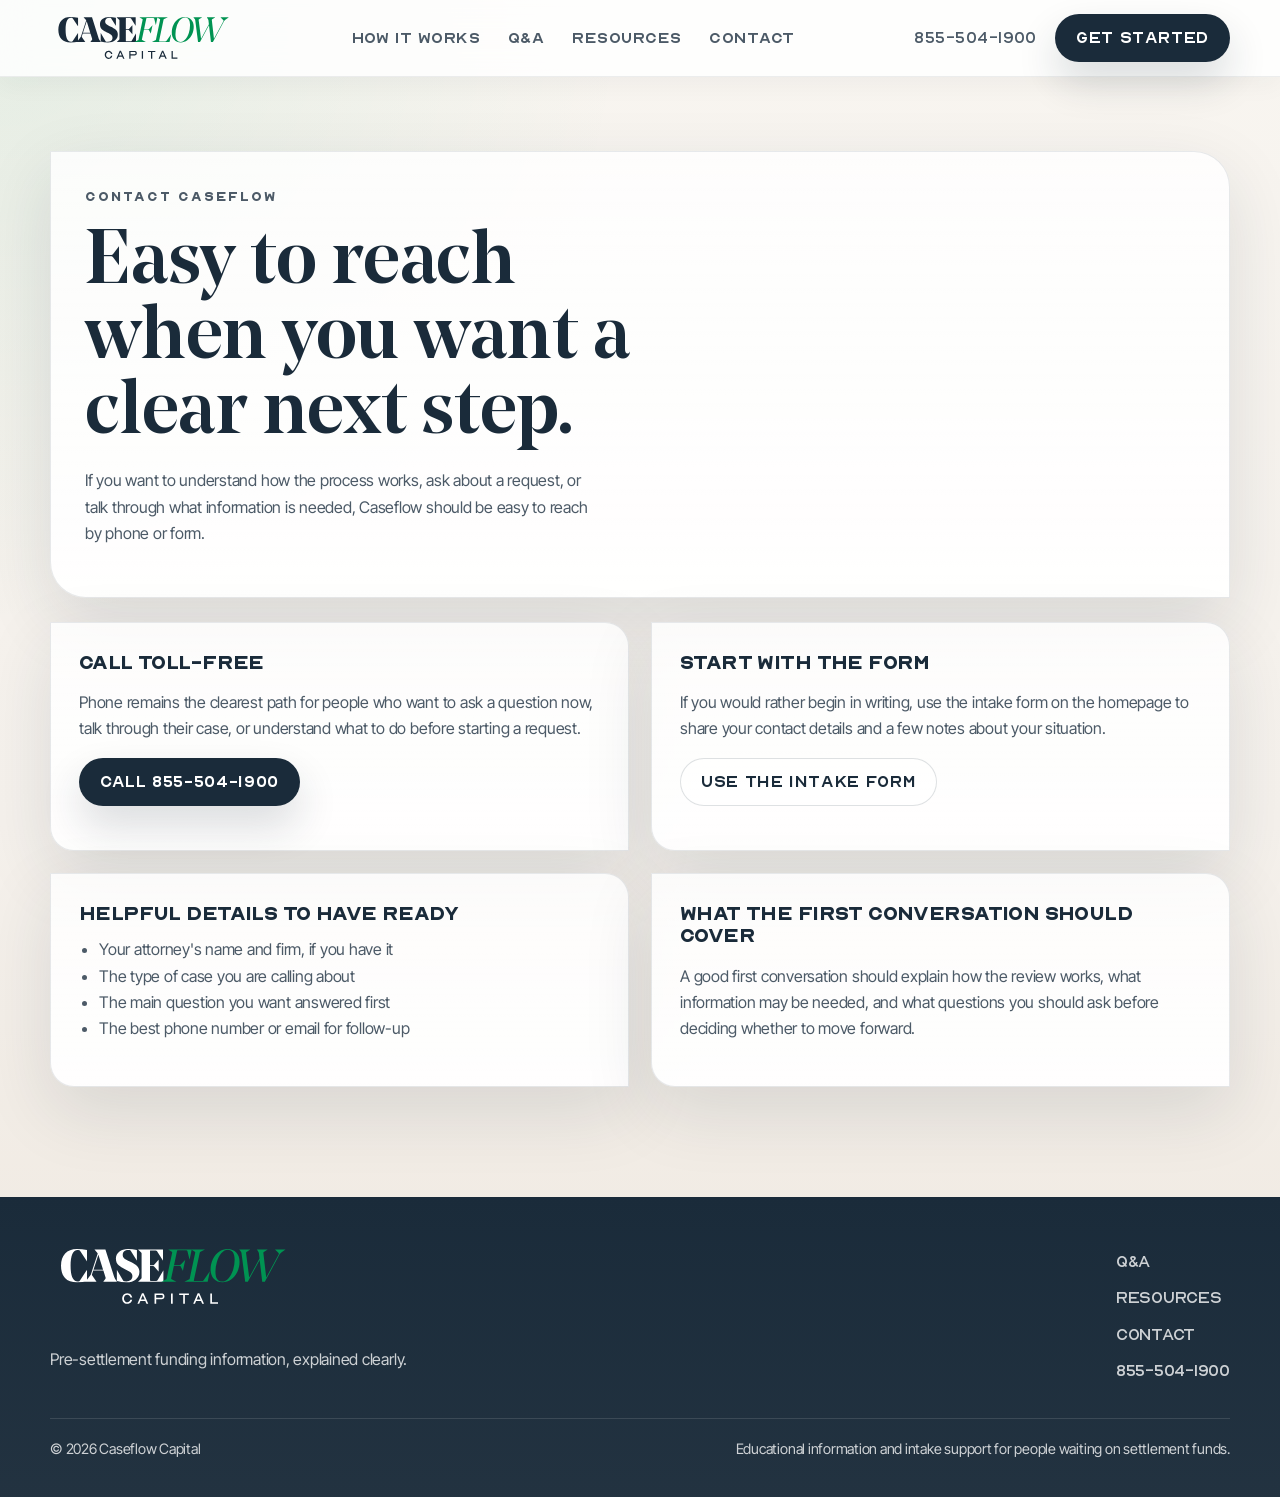
==== pages/contact/index.html @ e314e11e "Add files via upload" ====
<!doctype html>
<html lang="en">
  <head>
    <meta charset="utf-8">
    <meta name="viewport" content="width=device-width, initial-scale=1">
    <title>Caseflow Capital | Contact</title>
    <meta
      name="description"
      content="Contact Caseflow to ask about pre-settlement funding, the review process, or the next step for your case."
    >
    <script>
      document.documentElement.classList.add("js");
    </script>
    <link rel="stylesheet" href="../../assets/css/style.css">
  </head>
  <body>
    <div class="site-shell">
      <header class="site-header">
        <div class="container header-inner">
          <a class="brand" href="../../index.html" aria-label="Caseflow Capital home">
            <img src="../../assets/img/brand/logo-primary.svg" alt="Caseflow Capital">
          </a>
          <button class="menu-toggle" type="button" aria-expanded="false" aria-controls="site-nav">
            <span></span>
            <span></span>
            <span></span>
            <span class="sr-only">Toggle navigation</span>
          </button>
          <nav class="site-nav" id="site-nav" aria-label="Primary">
            <a href="../../index.html#how-it-works">How it works</a>
            <a href="../faq/index.html">Q&amp;A</a>
            <a href="../resources/index.html">Resources</a>
            <a href="index.html">Contact</a>
          </nav>
          <div class="header-actions">
            <a class="header-phone" href="tel:8555041900">855-504-1900</a>
            <a class="button button-primary" href="../../index.html#intake">Get started</a>
          </div>
        </div>
      </header>

      <main class="page-hero">
        <div class="container">
          <section class="page-shell" data-animate="fade-up">
            <p class="eyebrow">Contact Caseflow</p>
            <h1>Easy to reach when you want a clear next step.</h1>
            <p>
              If you want to understand how the process works, ask about a request, or talk through what information is
              needed, Caseflow should be easy to reach by phone or form.
            </p>
          </section>

          <section class="page-grid">
            <article class="page-card" data-animate="fade-up">
              <h3>Call toll-free</h3>
              <p>
                Phone remains the clearest path for people who want to ask a question now, talk through their case, or
                understand what to do before starting a request.
              </p>
              <p><a class="button button-primary" href="tel:8555041900">Call 855-504-1900</a></p>
            </article>
            <article class="page-card" data-animate="fade-up">
              <h3>Start with the form</h3>
              <p>
                If you would rather begin in writing, use the intake form on the homepage to share your contact details
                and a few notes about your situation.
              </p>
              <p><a class="button button-secondary" href="../../index.html#intake">Use the intake form</a></p>
            </article>
            <article class="page-card" data-animate="fade-up">
              <h3>Helpful details to have ready</h3>
              <ul>
                <li>Your attorney's name and firm, if you have it</li>
                <li>The type of case you are calling about</li>
                <li>The main question you want answered first</li>
                <li>The best phone number or email for follow-up</li>
              </ul>
            </article>
            <article class="page-card" data-animate="fade-up">
              <h3>What the first conversation should cover</h3>
              <p>
                A good first conversation should explain how the review works, what information may be needed, and what
                questions you should ask before deciding whether to move forward.
              </p>
            </article>
          </section>
        </div>
      </main>

      <footer class="site-footer">
        <div class="container footer-grid">
          <div>
            <a class="footer-brand" href="../../index.html">
              <img src="../../assets/img/brand/logo-on-dark.svg" alt="Caseflow Capital">
            </a>
            <p>Pre-settlement funding information, explained clearly.</p>
          </div>
          <div class="footer-links">
            <a href="../faq/index.html">Q&amp;A</a>
            <a href="../resources/index.html">Resources</a>
            <a href="index.html">Contact</a>
            <a href="tel:8555041900">855-504-1900</a>
          </div>
        </div>
        <div class="container footer-meta">
          <span>&copy; <span id="year"></span> Caseflow Capital</span>
          <span>Educational information and intake support for people waiting on settlement funds.</span>
        </div>
      </footer>
    </div>
    <script src="../../assets/js/app.js"></script>
  </body>
</html>
---- assets/css/style.css ----
:root {
  --bg: #f5f1ec;
  --bg-soft: #ece6dd;
  --surface: rgba(255, 255, 255, 0.78);
  --surface-strong: #fffdfa;
  --text: #1A2B3A;
  --text-soft: #4c5a67;
  --line: rgba(26, 43, 58, 0.12);
  --line-strong: rgba(26, 43, 58, 0.2);
  --navy: #1A2B3A;
  --navy-deep: #1A2B3A;
  --green: #009352;
  --green-soft: #ddf3e9;
  --cream: #fbf8f3;
  --shadow: 0 24px 70px rgba(26, 43, 58, 0.12);
  --shadow-strong: 0 34px 90px rgba(26, 43, 58, 0.2);
  --radius-sm: 16px;
  --radius-md: 24px;
  --radius-lg: 36px;
  --cut-radius-sm: 0 var(--radius-sm) 0 var(--radius-sm);
  --cut-radius-md: 0 var(--radius-md) 0 var(--radius-md);
  --cut-radius-lg: 0 var(--radius-lg) 0 var(--radius-lg);
  --cut-radius-pill: 0 999px 0 999px;
  --container: min(1180px, calc(100vw - 40px));
  --transition: 220ms ease;
  --grid-light: url("data:image/svg+xml,%3Csvg xmlns='http://www.w3.org/2000/svg' width='120' height='120' viewBox='0 0 120 120'%3E%3Cg fill='none' stroke='%231A2B3A' stroke-opacity='.04' stroke-width='1'%3E%3Cpath d='M0 .5H120M0 30.5H120M0 60.5H120M0 90.5H120M.5 0V120M30.5 0V120M60.5 0V120M90.5 0V120'/%3E%3C/g%3E%3C/svg%3E");
  --grid-dark: url("data:image/svg+xml,%3Csvg xmlns='http://www.w3.org/2000/svg' width='120' height='120' viewBox='0 0 120 120'%3E%3Cg fill='none' stroke='white' stroke-opacity='.08' stroke-width='1'%3E%3Cpath d='M0 .5H120M0 30.5H120M0 60.5H120M0 90.5H120M.5 0V120M30.5 0V120M60.5 0V120M90.5 0V120'/%3E%3C/g%3E%3C/svg%3E");
  --chevron-mark: url("../img/brand/chevron-mark.svg");
}

@font-face {
  font-family: "Noe Display";
  src: url("../fonts/noe-display-medium.ttf") format("truetype");
  font-weight: 500;
  font-style: normal;
  font-display: swap;
}

@font-face {
  font-family: "Noe Display";
  src: url("../fonts/noe-display-bold.ttf") format("truetype");
  font-weight: 700;
  font-style: normal;
  font-display: swap;
}

@font-face {
  font-family: "Noe Display";
  src: url("../fonts/noe-display-regular-italic.ttf") format("truetype");
  font-weight: 400;
  font-style: italic;
  font-display: swap;
}

@font-face {
  font-family: "Nord";
  src: url("../fonts/nord-book.woff2") format("woff2");
  font-weight: 350;
  font-style: normal;
  font-display: swap;
}

@font-face {
  font-family: "Nord";
  src: url("../fonts/nord-regular.woff2") format("woff2");
  font-weight: 400;
  font-style: normal;
  font-display: swap;
}

@font-face {
  font-family: "Nord";
  src: url("../fonts/nord-medium.woff2") format("woff2");
  font-weight: 500;
  font-style: normal;
  font-display: swap;
}

@font-face {
  font-family: "Nord";
  src: url("../fonts/nord-bold.woff2") format("woff2");
  font-weight: 700;
  font-style: normal;
  font-display: swap;
}

@font-face {
  font-family: "Inter Tight";
  src: url("../fonts/inter-tight-400.ttf") format("truetype");
  font-weight: 400;
  font-style: normal;
  font-display: swap;
}

@font-face {
  font-family: "Inter Tight";
  src: url("../fonts/inter-tight-500.ttf") format("truetype");
  font-weight: 500;
  font-style: normal;
  font-display: swap;
}

@font-face {
  font-family: "Inter Tight";
  src: url("../fonts/inter-tight-600.ttf") format("truetype");
  font-weight: 600;
  font-style: normal;
  font-display: swap;
}

@font-face {
  font-family: "Inter Tight";
  src: url("../fonts/inter-tight-700.ttf") format("truetype");
  font-weight: 700;
  font-style: normal;
  font-display: swap;
}

* {
  box-sizing: border-box;
}

html {
  scroll-behavior: smooth;
}

body {
  margin: 0;
  background:
    radial-gradient(circle at top left, rgba(0, 147, 82, 0.08), transparent 32%),
    linear-gradient(180deg, #f8f5f0 0%, #f5f1ec 55%, #eee7de 100%);
  color: var(--text);
  font-family: "Inter Tight", "Helvetica Neue", sans-serif;
  line-height: 1.65;
  letter-spacing: -0.015em;
}

img {
  display: block;
  max-width: 100%;
}

a {
  color: inherit;
  text-decoration: none;
}

button,
input,
select,
textarea {
  font: inherit;
}

.sr-only {
  position: absolute;
  width: 1px;
  height: 1px;
  padding: 0;
  margin: -1px;
  overflow: hidden;
  clip: rect(0, 0, 0, 0);
  white-space: nowrap;
  border: 0;
}

.container {
  width: var(--container);
  margin: 0 auto;
}

.site-shell {
  min-height: 100vh;
}

.site-header {
  position: sticky;
  top: 0;
  z-index: 20;
  -webkit-backdrop-filter: blur(16px);
  backdrop-filter: blur(16px);
  background: rgba(255, 255, 255, 0.84);
  border-bottom: 1px solid rgba(26, 43, 58, 0.08);
  box-shadow: 0 8px 24px rgba(26, 43, 58, 0.04);
}

.header-inner {
  display: grid;
  grid-template-columns: auto 1fr auto;
  align-items: center;
  gap: 28px;
  min-height: 76px;
}

.brand {
  width: min(182px, 36vw);
}

.brand img {
  width: 100%;
}

.site-nav {
  display: flex;
  justify-content: center;
  gap: 28px;
  font-family: "Nord", "Helvetica Neue", sans-serif;
  font-size: 0.95rem;
  font-weight: 500;
  letter-spacing: 0.03em;
  color: var(--text-soft);
}

.site-nav a,
.header-phone,
.footer-links a {
  position: relative;
  transition: color var(--transition);
}

.site-nav a::after,
.header-phone::after,
.footer-links a::after {
  content: "";
  position: absolute;
  left: 0;
  bottom: -4px;
  width: 100%;
  height: 1px;
  background: currentColor;
  transform: scaleX(0);
  transform-origin: left;
  transition: transform var(--transition);
}

.site-nav a:hover,
.header-phone:hover,
.footer-links a:hover {
  color: var(--navy);
}

.site-nav a:hover::after,
.header-phone:hover::after,
.footer-links a:hover::after {
  transform: scaleX(1);
}

.header-actions {
  display: flex;
  align-items: center;
  gap: 18px;
}

.header-phone {
  color: var(--text-soft);
  font-family: "Nord", "Helvetica Neue", sans-serif;
  letter-spacing: 0.03em;
}

.button {
  display: inline-flex;
  align-items: center;
  justify-content: center;
  gap: 10px;
  min-height: 48px;
  padding: 0 20px;
  border-radius: 999px;
  border: 1px solid transparent;
  font-family: "Nord", "Helvetica Neue", sans-serif;
  font-weight: 500;
  letter-spacing: 0.04em;
  text-transform: uppercase;
  transition:
    transform var(--transition),
    box-shadow var(--transition),
    border-color var(--transition),
    background-color var(--transition),
    color var(--transition);
}

.button:hover {
  transform: translateY(-1px);
}

.button-primary {
  background: var(--navy);
  color: #fff;
  box-shadow: 0 20px 40px rgba(26, 43, 58, 0.16);
}

.button-primary:hover {
  background: var(--navy-deep);
  box-shadow: 0 24px 50px rgba(26, 43, 58, 0.22);
}

.button-secondary {
  background: rgba(255, 255, 255, 0.5);
  color: var(--navy);
  border-color: rgba(26, 43, 58, 0.14);
}

.button-secondary:hover {
  background: rgba(255, 255, 255, 0.92);
  border-color: rgba(26, 43, 58, 0.22);
}

.button-on-dark {
  background: rgba(255, 255, 255, 0.94);
  color: var(--navy);
  border-color: rgba(255, 255, 255, 0.2);
  box-shadow: 0 18px 42px rgba(0, 0, 0, 0.2);
}

.button-on-dark:hover {
  background: #fff;
  border-color: rgba(255, 255, 255, 0.36);
  box-shadow: 0 22px 52px rgba(0, 0, 0, 0.26);
}

.button-block {
  width: 100%;
}

.hero {
  position: relative;
  overflow: clip;
  padding: 42px 0 64px;
}

.hero-backdrop {
  position: absolute;
  inset: 0;
  background:
    radial-gradient(circle at 10% 12%, rgba(255, 255, 255, 0.72), transparent 30%),
    radial-gradient(circle at 82% 18%, rgba(0, 147, 82, 0.2), transparent 24%),
    linear-gradient(180deg, rgba(255, 255, 255, 0.6), transparent 55%);
  pointer-events: none;
}

.hero-dot-canvas {
  position: absolute;
  inset: 0;
  width: 100%;
  height: 100%;
  display: block;
  pointer-events: none;
  opacity: 0;
  transition: opacity 900ms ease;
}

.hero-dot-canvas.is-ready {
  opacity: 1;
}

/* When the canvas successfully activates, suppress the CSS fallback dot grid. */
.hero-backdrop.has-canvas-dots::before,
.hero-backdrop.has-canvas-dots::after {
  display: none;
}

.hero-backdrop::before {
  content: "";
  position: absolute;
  inset: 10% -4% -8%;
  background-image: radial-gradient(circle, rgba(26, 43, 58, 0.1) 1.05px, transparent 1.75px);
  background-size: 22px 22px;
  background-position: 0 0;
  opacity: 0.5;
}

.hero-backdrop::after {
  content: "";
  position: absolute;
  inset: 6% -8% -12%;
  background-image: radial-gradient(circle, rgba(0, 147, 82, 0.2) 1px, transparent 1.7px);
  background-size: 23px 23px;
  background-position: 10px 4px;
  opacity: 0.28;
  transform-origin: center;
  animation: hero-dot-wave 18s ease-in-out infinite alternate;
}

@supports ((mask-image: radial-gradient(white, transparent)) or (-webkit-mask-image: radial-gradient(white, transparent))) {
  .hero-backdrop::after {
    -webkit-mask-image:
      linear-gradient(180deg, transparent 0%, black 16%, black 84%, transparent 100%),
      repeating-radial-gradient(
        ellipse 145% 92% at 50% 54%,
        transparent 0 6.5%,
        black 7.2% 8.1%,
        transparent 9% 13.8%
      );
    -webkit-mask-size: auto, 100% 100%;
    -webkit-mask-position: center, center;
    -webkit-mask-repeat: no-repeat, no-repeat;
    mask-image:
      linear-gradient(180deg, transparent 0%, black 16%, black 84%, transparent 100%),
      repeating-radial-gradient(
        ellipse 145% 92% at 50% 54%,
        transparent 0 6.5%,
        black 7.2% 8.1%,
        transparent 9% 13.8%
      );
    mask-size: auto, 100% 100%;
    mask-position: center, center;
    mask-repeat: no-repeat, no-repeat;
  }
}

@keyframes hero-dot-wave {
  0% {
    transform: translate3d(-1.5%, 0.8%, 0) scale(1.01, 0.98);
    opacity: 0.22;
  }
  50% {
    transform: translate3d(1.2%, -1.2%, 0) scale(1.045, 1.015);
    opacity: 0.32;
  }
  100% {
    transform: translate3d(-0.8%, 1.4%, 0) scale(1.015, 1.03);
    opacity: 0.24;
  }
}

@keyframes values-marquee-scroll {
  0% {
    transform: translate3d(0, 0, 0);
  }
  100% {
    transform: translate3d(-50%, 0, 0);
  }
}

.hero-grid {
  position: relative;
  display: grid;
  grid-template-columns: minmax(0, 1fr) auto;
  gap: clamp(32px, 6vw, 88px);
  align-items: center;
}

/* ----- Hero chevron mark ----- */
.hero-mark {
  position: relative;
  z-index: 1;
  justify-self: end;
  align-self: center;
  /* Scaled up 10% from the original 260/26vw/390 clamp so the mark sits
     with more presence next to the headline. */
  width: clamp(286px, 28.6vw, 429px);
  /* Nudge the whole mark up so its optical centre lines up with the
     headline block — the tall diagonal silhouette reads centred about
     60% down, so a small negative margin rebalances it against the
     left-column copy. Clamped so the shift scales with the mark itself. */
  margin-top: clamp(-44px, -3.2vw, -20px);
  pointer-events: none;
  /* Chevron aspect-ratio is 18.09 × 33.12 ≈ 0.5462; match it so the
     absolutely-positioned canvas sibling overlays the SVG pixel-perfectly
     even before the SVG's intrinsic height resolves. */
  aspect-ratio: 18.09 / 33.12;
}

.hero-chevron {
  display: block;
  width: 100%;
  height: auto;
  overflow: visible;
  filter: drop-shadow(0 28px 44px rgba(26, 43, 58, 0.17))
          drop-shadow(0 2px 4px rgba(26, 43, 58, 0.08));
}

/* WebGL liquid — three per-chevron canvases stacked over the SVG mark.
   Each canvas is full hero-mark size and masked via CSS mask-image to ONE
   polygon, so it can be translated independently with cursor parallax
   without dragging the others. All three render the same domain-warped
   fBm shader with shared time+cursor uniforms, so the fluid appears to
   flow continuously across the three windows. When any of them init the
   .has-gl-liquid class goes on .hero-mark and the SVG bars + legacy
   liquid are hidden so nothing pokes through the canvas mask edges. If
   WebGL init fails the canvases are removed and the SVG fallback shows
   through. */
.hero-chevron .hcg-legacy-liquid { pointer-events: none; }

.hero-mark.has-gl-liquid .hcg-legacy-liquid { display: none; }

/* When WebGL is live the SVG bars themselves are hidden — otherwise their
   solid gradient fills peek out along the canvas mask edges (sub-pixel
   rounding differs between canvas bitmap masking and SVG vector
   rasterisation). The canvas stack carries the full silhouette plus its
   own drop-shadow, so nothing is lost visually. */
.hero-mark.has-gl-liquid .hcg-bars { visibility: hidden; }

/* Stack wrapper — opacity transition only, no shadow. Shadows live on
   the individual canvases so each chevron casts its OWN elevation
   shadow, which (a) reads more physical than a single giant shadow and
   (b) lets shadows fall naturally between bars for depth. */
.hero-mark .hcg-liquid-gl-stack {
  position: absolute;
  inset: 0;
  pointer-events: none;
  opacity: 0;
  transition: opacity 1200ms cubic-bezier(0.22, 1, 0.36, 1) 520ms;
}

.hero-mark.is-revealed .hcg-liquid-gl-stack { opacity: 1; }

/* Film-grain overlay — replaces the per-pixel grain hash that used to
   run inside the WebGL shader on every frame. SVG <feTurbulence>
   rasterises once at page load, then the browser composites it as a
   single GPU-cached layer with `mix-blend-mode: overlay`. Total
   ongoing cost is essentially zero versus the previous per-pixel
   noise computation across ~3.75M pixels every frame.

   The same three-polygon mask used by the canvases keeps the grain
   confined to the chevron shapes so it doesn't bleed across the page
   gutter. Only shown when GL is active so the SVG fallback path
   (which has its own grain group) doesn't double up. */
.hero-mark.has-gl-liquid .hcg-liquid-gl-stack::after {
  content: "";
  position: absolute;
  inset: 0;
  pointer-events: none;
  background-image: url("data:image/svg+xml;utf8,<svg xmlns='http://www.w3.org/2000/svg' width='220' height='220'><filter id='n'><feTurbulence type='fractalNoise' baseFrequency='0.9' numOctaves='2' stitchTiles='stitch'/><feColorMatrix type='matrix' values='0 0 0 0 0.5  0 0 0 0 0.5  0 0 0 0 0.5  0 0 0 0.55 0'/></filter><rect width='100%' height='100%' filter='url(%23n)'/></svg>");
  background-size: 220px 220px;
  background-repeat: repeat;
  mix-blend-mode: overlay;
  opacity: 0.55;
  -webkit-mask-image: url("data:image/svg+xml;utf8,<svg xmlns='http://www.w3.org/2000/svg' viewBox='0 0 18.09 33.12' preserveAspectRatio='xMidYMid meet'><polygon points='0 11.76 0 16.15 17.96 4.39 17.96 0' fill='white'/><polygon points='.14 20.245 .14 24.635 18.09 12.875 18.09 8.485' fill='white'/><polygon points='.14 28.721 .14 33.121 18.09 21.361 18.09 16.971' fill='white'/></svg>");
  -webkit-mask-size: 100% 100%;
  -webkit-mask-repeat: no-repeat;
  mask-image: url("data:image/svg+xml;utf8,<svg xmlns='http://www.w3.org/2000/svg' viewBox='0 0 18.09 33.12' preserveAspectRatio='xMidYMid meet'><polygon points='0 11.76 0 16.15 17.96 4.39 17.96 0' fill='white'/><polygon points='.14 20.245 .14 24.635 18.09 12.875 18.09 8.485' fill='white'/><polygon points='.14 28.721 .14 33.121 18.09 21.361 18.09 16.971' fill='white'/></svg>");
  mask-size: 100% 100%;
  mask-repeat: no-repeat;
}

/* Slot wrapper — one per chevron. Holds the drop-shadow filter AND the
   per-chevron parallax CSS transform. The filter has to live on the
   PARENT of the masked canvas because on a single element CSS applies
   `mask` after `filter`; a filter-on-masked-element loses its shadow to
   the mask itself. With the mask on the child canvas and the filter on
   this parent, the shadow traces the masked silhouette (the chevron
   polygon) and spills outside it correctly. */
.hero-mark .hcg-chev-slot {
  position: absolute;
  inset: 0;
  pointer-events: none;
  will-change: transform;
  /* Layered realistic elevation shadow.
       1) Tight 1px/1.5px contact shadow — anchors each bar to the
          surface, prevents the "floating cutout" look.
       2) Medium 6px/14px ambient shadow — the main elevation read.
       3) Long 18px/32px soft cast — low-alpha falloff that makes the
          elevation feel real, not sharp.
     Tints are pulled from brand navy at low alpha so the shadows stay
     warm against the off-white page (a neutral-grey shadow reads
     synthetic here). */
  filter:
    drop-shadow(0 1px 1.5px rgba(14, 28, 42, 0.18))
    drop-shadow(0 6px 14px rgba(14, 28, 42, 0.16))
    drop-shadow(0 18px 32px rgba(14, 28, 42, 0.12));
}

.hero-mark .hcg-liquid-gl {
  position: absolute;
  inset: 0;
  width: 100%;
  height: 100%;
  display: block;
  pointer-events: none;
  -webkit-mask-size: 100% 100%;
  -webkit-mask-repeat: no-repeat;
  mask-size: 100% 100%;
  mask-repeat: no-repeat;
}

/* Per-chevron masks — each canvas is clipped to a SINGLE polygon, so the
   three stack together without overlapping visible regions. The viewBox
   and preserveAspectRatio match the parent SVG so the masks line up with
   the bar polygons pixel-for-pixel. */
.hero-mark .hcg-liquid-gl[data-gl-chev="1"] {
  -webkit-mask-image: url("data:image/svg+xml;utf8,<svg xmlns='http://www.w3.org/2000/svg' viewBox='0 0 18.09 33.12' preserveAspectRatio='xMidYMid meet'><polygon points='0 11.76 0 16.15 17.96 4.39 17.96 0' fill='white'/></svg>");
  mask-image: url("data:image/svg+xml;utf8,<svg xmlns='http://www.w3.org/2000/svg' viewBox='0 0 18.09 33.12' preserveAspectRatio='xMidYMid meet'><polygon points='0 11.76 0 16.15 17.96 4.39 17.96 0' fill='white'/></svg>");
}
.hero-mark .hcg-liquid-gl[data-gl-chev="2"] {
  -webkit-mask-image: url("data:image/svg+xml;utf8,<svg xmlns='http://www.w3.org/2000/svg' viewBox='0 0 18.09 33.12' preserveAspectRatio='xMidYMid meet'><polygon points='.14 20.245 .14 24.635 18.09 12.875 18.09 8.485' fill='white'/></svg>");
  mask-image: url("data:image/svg+xml;utf8,<svg xmlns='http://www.w3.org/2000/svg' viewBox='0 0 18.09 33.12' preserveAspectRatio='xMidYMid meet'><polygon points='.14 20.245 .14 24.635 18.09 12.875 18.09 8.485' fill='white'/></svg>");
}
.hero-mark .hcg-liquid-gl[data-gl-chev="3"] {
  -webkit-mask-image: url("data:image/svg+xml;utf8,<svg xmlns='http://www.w3.org/2000/svg' viewBox='0 0 18.09 33.12' preserveAspectRatio='xMidYMid meet'><polygon points='.14 28.721 .14 33.121 18.09 21.361 18.09 16.971' fill='white'/></svg>");
  mask-image: url("data:image/svg+xml;utf8,<svg xmlns='http://www.w3.org/2000/svg' viewBox='0 0 18.09 33.12' preserveAspectRatio='xMidYMid meet'><polygon points='.14 28.721 .14 33.121 18.09 21.361 18.09 16.971' fill='white'/></svg>");
}

.hero-chevron .hcg-bar {
  transform-box: fill-box;
  transform-origin: 0% 100%;
  will-change: transform, opacity;
}

/* Grain layer sits on top of everything so the speckle texture modulates
   both the bars and the liquid blobs, keeping the whole mark on one
   unified "material" rather than letting blobs read as clean gradient
   circles floating over textured bars. */
.hero-chevron .hcg-grain-layer {
  mix-blend-mode: overlay;
  opacity: 0.45;
  pointer-events: none;
}

/* Parallax wrapper inside each bar — transform is updated from JS. GPU
   hint via will-change so the per-frame transform updates stay cheap. */
.hero-chevron .hcg-parallax {
  will-change: transform;
}

/* Liquid colour field — split blend modes for contrast. Navy blobs on
   multiply darken the base (strongest over green bars); green blobs on
   screen brighten it (strongest over navy bars). Result: each blob reads
   as a distinct moving puddle regardless of what colour the bar is
   cycling through. */
.hero-chevron .hcg-liquid-dark {
  mix-blend-mode: multiply;
  pointer-events: none;
}

.hero-chevron .hcg-liquid-light {
  mix-blend-mode: screen;
  pointer-events: none;
}

/* Lead highlight — pale mint-cream, screen blend at moderate opacity so
   the hot spot clearly reads as a moving highlight against the saturated
   bars. Still gentler than pure-white screen because the gradient colour
   is tinted mint. */
.hero-chevron .hcg-shine-group {
  mix-blend-mode: screen;
  opacity: 0.7;
  pointer-events: none;
}

.js .hero-mark .hcg-liquid-dark,
.js .hero-mark .hcg-liquid-light,
.js .hero-mark .hcg-grain-layer,
.js .hero-mark .hcg-shine-group {
  opacity: 0;
}

.js .hero-mark.is-revealed .hcg-liquid-dark,
.js .hero-mark.is-revealed .hcg-liquid-light {
  animation: hero-chev-field-in 1600ms cubic-bezier(0.22, 1, 0.36, 1) 820ms forwards;
}

.js .hero-mark.is-revealed .hcg-grain-layer {
  animation: hero-chev-grain-in 1400ms cubic-bezier(0.22, 1, 0.36, 1) 920ms forwards;
}

@keyframes hero-chev-grain-in {
  from { opacity: 0; }
  to   { opacity: 0.45; }
}

.js .hero-mark.is-revealed .hcg-shine-group {
  animation: hero-chev-shine-in 1400ms cubic-bezier(0.22, 1, 0.36, 1) 1000ms forwards;
}

@keyframes hero-chev-field-in {
  from { opacity: 0; }
  to   { opacity: 1; }
}

@keyframes hero-chev-shine-in {
  from { opacity: 0; }
  to   { opacity: 0.7; }
}

/* Pre-reveal state — only applied when JS is active so a no-JS render still
   shows the mark immediately. */
.js .hero-mark .hcg-bar {
  opacity: 0;
  transform: translate(-6%, 12%) scale(0.92);
}

/* ----- Spectacular staged entrance -----
   easeOutQuint (cubic-bezier(0.22, 1, 0.36, 1)) is the standard
   entrance curve used in Material/emphasized motion. */
.js .hero-mark.is-revealed .hcg-bar-1 {
  animation: hero-chev-enter 950ms cubic-bezier(0.22, 1, 0.36, 1) 280ms forwards;
}
.js .hero-mark.is-revealed .hcg-bar-2 {
  animation: hero-chev-enter 950ms cubic-bezier(0.22, 1, 0.36, 1) 420ms forwards;
}
.js .hero-mark.is-revealed .hcg-bar-3 {
  animation: hero-chev-enter 950ms cubic-bezier(0.22, 1, 0.36, 1) 560ms forwards;
}

@keyframes hero-chev-enter {
  0% {
    opacity: 0;
    transform: translate(-6%, 12%) scale(0.92);
  }
  55% {
    opacity: 1;
  }
  100% {
    opacity: 1;
    transform: translate(0, 0) scale(1);
  }
}

/* After the bars settle, float the whole mark on its own track so the
   ambient breathing doesn't fight the per-bar transforms above. Animation
   lives on .hero-mark (not .hero-chevron) so the SVG AND the sibling
   WebGL canvas drift together — otherwise the canvas would stay pinned
   while the SVG bars float, exposing misaligned edges. */
.js .hero-mark.is-revealed {
  animation: hero-chev-float 8.5s ease-in-out 1700ms infinite alternate;
}

@keyframes hero-chev-float {
  from { transform: translate3d(0, -4px, 0); }
  to   { transform: translate3d(0,  4px, 0); }
}

.hero-copy,
.hero-panel,
.step-card,
.split-panel,
.faq-card,
.cta-card,
.band-card,
.intake-copy {
  position: relative;
  z-index: 1;
}

.hero-copy {
  max-width: 760px;
}

/* Soft radial halo behind the hero copy so the headline and paragraph rest
   on a legible cushion even when a bright wave of dots rolls through. The
   canvas-side text-safe attenuator already dims dots here; this gradient
   finishes the job without making the region feel like a hard panel. */
.hero-copy::before {
  content: "";
  position: absolute;
  inset: -12% -14% -10% -18%;
  z-index: -1;
  pointer-events: none;
  background:
    radial-gradient(
      ellipse 62% 68% at 40% 52%,
      rgba(248, 245, 240, 0.92) 0%,
      rgba(248, 245, 240, 0.72) 35%,
      rgba(248, 245, 240, 0.35) 62%,
      rgba(248, 245, 240, 0) 85%
    );
  filter: blur(10px);
}

.eyebrow {
  margin: 0 0 18px;
  color: var(--green);
  font-family: "Nord", "Helvetica Neue", sans-serif;
  font-size: 0.82rem;
  font-weight: 600;
  letter-spacing: 0.16em;
  text-transform: uppercase;
}

.eyebrow-mark {
  display: inline-flex;
  align-items: center;
  gap: 12px;
}

.eyebrow-mark::before {
  content: "";
  width: 15px;
  height: 20px;
  flex: 0 0 15px;
  background: var(--chevron-mark) center / contain no-repeat;
  opacity: 0.92;
  transform: translateY(-1px);
}

.hero h1,
.section h2,
.split-panel h2,
.cta-card h2,
.panel-topline + h2 {
  margin: 0;
  font-family: "Noe Display", Georgia, serif;
  font-weight: 500;
  line-height: 0.98;
  letter-spacing: -0.03em;
}

.hero h1 {
  max-width: 12ch;
  font-size: clamp(3.5rem, 7vw, 6.6rem);
}

.hero-lede,
.story-copy p,
.section-heading,
.step-card p,
.faq-card p,
.split-panel p,
.cta-card p,
.hero-panel p {
  color: var(--text-soft);
}

.hero-lede {
  max-width: 60ch;
  margin: 26px 0 0;
  font-size: 1.08rem;
}

.hero-rotator-line {
  display: flex;
  align-items: center;
  gap: 12px;
  margin: 20px 0 0;
  color: var(--text-soft);
  font-family: "Nord", "Helvetica Neue", sans-serif;
  font-size: 1rem;
  letter-spacing: 0.03em;
  text-transform: uppercase;
}

.word-rotator {
  display: inline-block;
  height: var(--roller-word-height, 1.12em);
  overflow: hidden;
  vertical-align: bottom;
  color: var(--green);
  min-width: var(--roller-word-width, 0px);
}

.word-rotator-track {
  display: flex;
  flex-direction: column;
  transition: transform 500ms cubic-bezier(0.2, 0.7, 0.2, 1);
  will-change: transform;
}

.word-rotator-track span {
  display: block;
  min-height: var(--roller-word-height, 1.12em);
  white-space: nowrap;
}

.hero-actions {
  display: flex;
  flex-wrap: wrap;
  gap: 14px;
  margin-top: 30px;
}

.trust-points {
  display: grid;
  gap: 10px;
  margin: 28px 0 0;
  padding: 0;
  list-style: none;
  color: var(--text);
  font-family: "Nord", "Helvetica Neue", sans-serif;
  font-size: 1rem;
}

.trust-points li {
  position: relative;
  display: flex;
  align-items: center;
  min-height: 44px;
  padding-left: 48px;
}

.trust-points li::before,
.trust-points li::after {
  content: "";
  position: absolute;
  left: 7px;
  top: 50%;
  width: 14px;
  height: 14px;
  border-radius: 999px;
  background: var(--green);
  transform-origin: center;
}

.trust-points li::before {
  opacity: 0;
  transform: translate3d(0, -50%, 0) scale(0.42);
  animation: trust-dot-ring 4.2s cubic-bezier(0.22, 0.61, 0.36, 1) infinite;
}

.trust-points li::after {
  opacity: 0.96;
  transform: translate3d(0, -50%, 0) scale(0.7);
  animation: trust-dot-core 4.2s cubic-bezier(0.2, 0.72, 0.22, 1) infinite;
}

.trust-points li:nth-child(2)::before {
  animation-delay: 0.4s;
}

.trust-points li:nth-child(2)::after {
  animation-delay: 0.4s;
}

.trust-points li:nth-child(3)::before {
  animation-delay: 0.8s;
}

.trust-points li:nth-child(3)::after {
  animation-delay: 0.8s;
}

.hero-panel,
.band-card,
.step-card-inner,
.split-panel,
.faq-card,
.cta-card,
.page-shell,
.page-card {
  border: 1px solid rgba(26, 43, 58, 0.1);
  background: linear-gradient(180deg, rgba(255, 255, 255, 0.82), rgba(255, 255, 255, 0.94));
  box-shadow: var(--shadow);
}

.hero-panel {
  padding: 28px;
  border-radius: var(--cut-radius-lg);
}

.frame-accent::before,
.frame-accent::after {
  content: "";
  position: absolute;
  pointer-events: none;
  opacity: 0.34;
}

.frame-accent::before {
  top: 18px;
  left: 18px;
  width: 58px;
  height: 58px;
  border-top: 1px solid rgba(0, 147, 82, 0.24);
  border-left: 1px solid rgba(26, 43, 58, 0.12);
  transform-origin: top left;
}

.frame-accent::after {
  right: 18px;
  bottom: 18px;
  width: 72px;
  height: 72px;
  border-right: 1px solid rgba(0, 147, 82, 0.2);
  border-bottom: 1px solid rgba(26, 43, 58, 0.12);
  transform-origin: bottom right;
}

.js .frame-accent::before,
.js .frame-accent::after {
  opacity: 0;
  transition:
    transform 900ms cubic-bezier(0.2, 0.7, 0.2, 1) 180ms,
    opacity 900ms cubic-bezier(0.2, 0.7, 0.2, 1) 180ms;
}

.js .frame-accent::before {
  transform: scale(0.7);
}

.js .frame-accent::after {
  transform: scale(0.78);
}

.js .frame-accent.is-visible::before,
.js .frame-accent.is-visible::after {
  opacity: 0.34;
  transform: scale(1);
}

.panel-topline {
  display: flex;
  align-items: center;
  justify-content: space-between;
  gap: 14px;
  margin-bottom: 18px;
  color: var(--text-soft);
  font-family: "Nord", "Helvetica Neue", sans-serif;
  font-size: 0.92rem;
  letter-spacing: 0.04em;
  text-transform: uppercase;
}

.panel-topline a {
  color: var(--navy);
  font-weight: 600;
}

.hero-panel h2,
.section h2 {
  font-size: clamp(2rem, 4vw, 3.3rem);
}

.hero-panel h2 {
  font-family: "Noe Display", Georgia, serif;
  font-size: clamp(1.9rem, 2.7vw, 2.45rem);
  font-weight: 500;
  letter-spacing: -0.03em;
  line-height: 0.98;
}

.hero-panel p {
  margin: 14px 0 0;
}

.intake-form {
  display: grid;
  gap: 14px;
  margin-top: 24px;
}

.intake-form label {
  display: grid;
  gap: 8px;
  font-family: "Nord", "Helvetica Neue", sans-serif;
  font-size: 0.92rem;
  color: var(--navy);
  letter-spacing: 0.03em;
}

.intake-form input,
.intake-form select,
.intake-form textarea {
  width: 100%;
  padding: 14px 16px;
  border: 1px solid rgba(26, 43, 58, 0.12);
  border-radius: var(--cut-radius-sm);
  background: rgba(255, 255, 255, 0.92);
  color: var(--text);
  outline: none;
  transition: border-color var(--transition), box-shadow var(--transition);
}

.intake-form input:focus,
.intake-form select:focus,
.intake-form textarea:focus {
  border-color: rgba(0, 147, 82, 0.5);
  box-shadow: 0 0 0 4px rgba(0, 147, 82, 0.12);
}

.form-note {
  margin: 2px 0 0;
  font-size: 0.9rem;
  color: var(--text-soft);
}

.section {
  padding: 84px 0;
}

.section-intake {
  padding-top: 12px;
}

.intake-grid {
  display: grid;
  grid-template-columns: minmax(0, 0.84fr) minmax(360px, 1fr);
  gap: 34px;
  align-items: start;
}

.intake-copy {
  display: grid;
  gap: 18px;
  padding-top: 16px;
}

.intake-copy h2 {
  max-width: 11ch;
}

.intake-copy p {
  margin: 0;
  max-width: 42ch;
  color: var(--text-soft);
}

.intake-actions {
  display: flex;
  flex-wrap: wrap;
  gap: 14px;
  margin-top: 6px;
}

.values-marquee {
  padding: 6px 0 0;
  overflow: hidden;
}

.values-marquee-viewport {
  width: 100%;
  overflow: hidden;
  border-top: 1px solid rgba(26, 43, 58, 0.08);
  border-bottom: 1px solid rgba(26, 43, 58, 0.08);
  background:
    linear-gradient(180deg, rgba(255, 255, 255, 0.62), rgba(255, 255, 255, 0.36)),
    radial-gradient(circle at left center, rgba(0, 147, 82, 0.06), transparent 24%);
}

.values-marquee-track {
  display: flex;
  width: max-content;
  animation: values-marquee-scroll 34s linear infinite;
}

.values-marquee-group {
  display: flex;
  align-items: center;
  gap: 0;
  flex-shrink: 0;
  min-width: max-content;
  padding: 14px 0;
}

.values-marquee-item {
  display: inline-flex;
  align-items: center;
  gap: 12px;
  padding: 10px 18px;
  margin-right: 18px;
  border: 1px solid rgba(26, 43, 58, 0.08);
  border-radius: 0 18px 0 18px;
  background: rgba(255, 255, 255, 0.58);
  color: var(--navy);
  font-family: "Nord", "Helvetica Neue", sans-serif;
  font-size: 0.88rem;
  font-weight: 500;
  letter-spacing: 0.05em;
  text-transform: uppercase;
  white-space: nowrap;
}

.values-marquee-icon {
  display: inline-flex;
  align-items: center;
  justify-content: center;
  width: 32px;
  height: 32px;
  color: var(--green);
  flex: 0 0 32px;
}

.values-marquee-icon svg {
  width: 20px;
  height: 20px;
  stroke: currentColor;
  stroke-width: 1.85;
  stroke-linecap: round;
  stroke-linejoin: round;
  fill: none;
}

.section-story {
  padding-top: 46px;
  overflow-x: clip;
}

.story-grid {
  display: grid;
  grid-template-columns: minmax(0, 0.82fr) minmax(0, 1.18fr);
  gap: 44px;
  align-items: start;
}

.story-copy {
  display: grid;
  gap: 20px;
  max-width: 58ch;
}

.story-copy p {
  margin: 0;
  font-size: 1.02rem;
}

/* Story collage — bleed-off-the-page scrapbook layout.
   Design intent: a hand-arranged moodboard that spills past the right
   edge of the viewport, with each tile rotated and offset slightly so
   the collage reads as composed-by-hand rather than grid-perfect. The
   underlying CSS Grid keeps tile spacing UNIFORM (a single `gap`
   value), while per-tile `--rot` and `--ox/--oy` custom properties
   inject the offset character. The parent `.section-story` already has
   `overflow-x: clip`, which catches the bleed and prevents any
   horizontal scrollbars regardless of viewport size. */
.story-collage {
  position: relative;
  /* Bleed past the right edge of the column AND past the page gutter
     so a couple of tiles run off-screen. The clamp scales gracefully
     between narrow desktops (~60px bleed) and wide ones (~260px). */
  width: calc(100% + clamp(60px, 18vw, 260px));
  margin: 0 calc(-1 * clamp(60px, 18vw, 260px)) 0 0;
  /* Vertical padding gives tile rotations room to breathe without
     getting clipped by neighbouring sections. */
  padding-block: 22px;
  justify-self: end;
}

.story-collage-grid {
  display: grid;
  grid-template-columns: 1.15fr 0.92fr 0.86fr;
  grid-auto-rows: 132px;
  /* SINGLE gap value = uniform margins between every tile pair. The
     visual offset is added per-tile via transforms (below), which sit
     on top of the grid layout without altering the underlying gaps. */
  gap: 20px;
  align-items: stretch;
}

/* Default tile reset. Each tile reads its own `--rot` rotation and
   `--ox` / `--oy` translation from its modifier class so the same
   transform rule produces a different visual offset per tile. The
   border-radius uses the brand `--cut-radius-md` treatment — sharp
   top-left + bottom-right, curved top-right + bottom-left — matching
   every other framed surface across the page. */
.story-collage-tile {
  position: relative;
  overflow: hidden;
  border: 1px solid rgba(26, 43, 58, 0.05);
  background: rgba(255, 255, 255, 0.86);
  border-radius: var(--cut-radius-md);
  transform:
    translate3d(var(--ox, 0), var(--oy, 0), 0)
    rotate(var(--rot, 0deg));
  /* Three-tier shadow for real depth. The long soft cast (38/64)
     anchors each tile in space; the medium ambient (14/28) gives it
     mass; the contact (1/2) prevents the floating-cutout look. */
  box-shadow:
    0 1px 2px rgba(26, 43, 58, 0.06),
    0 14px 28px rgba(26, 43, 58, 0.10),
    0 38px 64px rgba(26, 43, 58, 0.06);
  z-index: var(--z, 1);
}

.story-collage-tile::after {
  content: "";
  position: absolute;
  inset: 0;
  background:
    radial-gradient(circle at 100% 0%, rgba(0, 147, 82, 0.42) 0, rgba(0, 147, 82, 0.22) 12%, transparent 28%),
    radial-gradient(circle at 0% 100%, rgba(0, 147, 82, 0.30) 0, rgba(0, 147, 82, 0.14) 10%, transparent 24%);
  pointer-events: none;
  z-index: 1;
}

.story-collage-tile picture,
.process-photo-chip picture {
  display: block;
  width: 100%;
  height: 100%;
}

.story-collage-tile img {
  position: relative;
  z-index: 0;
  width: 100%;
  height: 100%;
  object-fit: cover;
  filter: saturate(0.94) contrast(1.02);
  /* Image-only zoom on hover — the tile itself stays put (no lift, no
     rotation snap), just the photo inside scales gently. The
     transform-origin sits at the centre so the crop expands evenly
     under the tile's clipped frame. */
  transform: scale(1);
  transform-origin: 50% 50%;
  transition: transform 700ms cubic-bezier(0.22, 1, 0.36, 1);
}

.story-collage-tile:hover img {
  transform: scale(1.06);
}

/* --- Staggered scroll-in reveal -----------------------------------------
   Each tile carries `data-animate`, so the IntersectionObserver in
   app.js adds `.is-visible` when the tile scrolls into view. We
   override the global `.js [data-animate]` rule with higher specificity
   so the reveal animation COMPOSES with the per-tile rotation and
   offset (instead of replacing the transform entirely). On the
   pre-reveal state the Y component is shifted +36px and opacity is 0;
   when `.is-visible` fires the tile slides up into its rotated rest
   pose. Per-tile `--reveal-delay` (set on the modifier classes below)
   produces the cascade. */
.js .story-collage-tile[data-animate] {
  opacity: 0;
  transform:
    translate3d(var(--ox, 0px), calc(var(--oy, 0px) + 36px), 0)
    rotate(var(--rot, 0deg));
  transition:
    opacity 720ms cubic-bezier(0.22, 1, 0.36, 1) var(--reveal-delay, 0ms),
    transform 820ms cubic-bezier(0.22, 1, 0.36, 1) var(--reveal-delay, 0ms);
}

.js .story-collage-tile[data-animate].is-visible {
  opacity: 1;
  transform:
    translate3d(var(--ox, 0px), var(--oy, 0px), 0)
    rotate(var(--rot, 0deg));
}

/* Per-tile placement + custom-property offsets. Rotations and
   translations were chosen so that adjacent tiles lean in OPPOSITE
   directions (one tilts left, the next tilts right) — that's what
   gives the collage its hand-arranged feel rather than reading as a
   uniform "everything tilted 2 degrees" effect. Border radii are also
   varied: a brand cut-radius on the two big landscape tiles, soft
   rounded corners elsewhere. Z-index sets which tile sits on top in
   the rare case of overlap from the rotations. */
/* Per-tile placement + offsets only — `border-radius` is inherited from
   the base `.story-collage-tile` rule (brand cut-radius), so every
   tile gets the same sharp/curved corner pattern as the rest of the
   page. */
.story-collage-tile-large {
  grid-column: 1 / span 2;
  grid-row: 1 / span 2;
  --rot: -2.4deg;
  --ox: 10px;
  --oy: 8px;
  --z: 2;
  --reveal-delay: 0ms;
}

.story-collage-tile-portrait {
  grid-column: 3;
  grid-row: 1 / span 2;
  --rot: 3.6deg;
  --ox: -14px;
  --oy: -14px;
  --z: 4;
  --reveal-delay: 90ms;
}

.story-collage-tile-docs {
  grid-column: 1;
  grid-row: 3 / span 2;
  --rot: 2.4deg;
  --ox: -14px;
  --oy: 10px;
  --z: 3;
  --reveal-delay: 180ms;
}

.story-collage-tile-money {
  grid-column: 2;
  grid-row: 3;
  --rot: -3.8deg;
  --ox: 10px;
  --oy: -10px;
  --z: 5;
  --reveal-delay: 270ms;
}

.story-collage-tile-transit {
  grid-column: 3;
  grid-row: 3;
  --rot: 2.8deg;
  --ox: -10px;
  --oy: -12px;
  --z: 6;
  --reveal-delay: 360ms;
}

.story-collage-tile-life {
  grid-column: 2 / span 2;
  grid-row: 4;
  --rot: -2.0deg;
  --ox: 14px;
  --oy: 8px;
  --z: 1;
  --reveal-delay: 450ms;
}

.stock-photo-frame {
  position: relative;
}

.stock-photo-frame::after {
  content: "";
  position: absolute;
  inset: 0;
  background:
    linear-gradient(180deg, rgba(26, 43, 58, 0.06), rgba(0, 147, 82, 0.18)),
    radial-gradient(circle at 78% 22%, rgba(0, 147, 82, 0.28), transparent 48%);
  pointer-events: none;
}

.section-band {
  padding-top: 0;
}

.band-card {
  display: grid;
  grid-template-columns: minmax(0, 1fr) minmax(260px, 360px);
  gap: 34px;
  align-items: center;
  padding: 34px 38px;
  border-radius: var(--cut-radius-lg);
  background:
    var(--grid-dark),
    radial-gradient(circle at top left, rgba(0, 147, 82, 0.22), transparent 28%),
    linear-gradient(180deg, #1A2B3A 0%, rgba(26, 43, 58, 0.96) 100%);
  background-size: 120px 120px, auto, auto;
  color: #fff;
}

.band-mark {
  width: min(320px, 100%);
  margin-left: auto;
}

.band-copy h2,
.section-heading h2 {
  max-width: 14ch;
}

.band-copy .eyebrow,
.band-copy p {
  color: rgba(255, 255, 255, 0.76);
}

.band-copy h2 {
  color: #fff;
}

.section-heading {
  position: relative;
  display: flex;
  justify-content: space-between;
  align-items: end;
  gap: 24px;
  margin-bottom: 28px;
}

.section-heading::after {
  content: "";
  display: block;
  width: min(180px, 18vw);
  min-width: 120px;
  height: 1px;
  margin: 0 0 14px auto;
  background: linear-gradient(90deg, rgba(0, 147, 82, 0.75), rgba(26, 43, 58, 0.14));
  transform-origin: left center;
  opacity: 0.42;
}

.js .section-heading::after {
  transform: scaleX(0.08);
  transition:
    transform 900ms cubic-bezier(0.2, 0.7, 0.2, 1) 140ms,
    opacity 900ms cubic-bezier(0.2, 0.7, 0.2, 1) 140ms;
}

.js .section-heading.is-visible::after {
  transform: scaleX(1);
  opacity: 0.88;
}

.process-shell {
  position: relative;
  padding: 34px;
  border: 1px solid rgba(26, 43, 58, 0.1);
  border-radius: var(--cut-radius-lg);
  background:
    linear-gradient(180deg, rgba(255, 255, 255, 0.86), rgba(255, 255, 255, 0.94));
  box-shadow: var(--shadow);
}

.process-intro {
  padding-bottom: 28px;
  border-bottom: 1px solid rgba(26, 43, 58, 0.08);
}

.process-kicker {
  margin: 0;
  color: rgba(255, 255, 255, 0.92);
  font-family: "Nord", "Helvetica Neue", sans-serif;
  font-size: 0.88rem;
  font-weight: 600;
  letter-spacing: 0.08em;
  text-transform: uppercase;
  text-shadow: 0 1px 4px rgba(26, 43, 58, 0.34);
}

.process-photo-chip {
  position: relative;
  margin: 0;
  width: 100%;
  height: 100%;
  min-height: 0;
  overflow: hidden;
  border-radius: var(--radius-md) 0 var(--radius-md) 0;
  border: 1px solid rgba(26, 43, 58, 0.08);
  background: rgba(26, 43, 58, 0.08);
  box-shadow: 0 18px 38px rgba(26, 43, 58, 0.1);
}

.process-photo-chip .process-kicker {
  display: none;
}

.process-photo-chip img {
  width: 100%;
  height: 100%;
  object-fit: cover;
  display: block;
  border-radius: inherit;
  filter: saturate(0.9) contrast(1.02);
}

.process-photo-chip::before {
  content: "";
  position: absolute;
  inset: 0;
  z-index: 1;
  background:
    linear-gradient(180deg, rgba(26, 43, 58, 0.3) 0%, rgba(26, 43, 58, 0.1) 32%, rgba(26, 43, 58, 0.02) 100%),
    radial-gradient(circle at 88% 16%, rgba(0, 147, 82, 0.12), transparent 28%);
  pointer-events: none;
}

.process-photo-chip.stock-photo-frame::after {
  z-index: 2;
  border-radius: inherit;
}

.process-intro-copy {
  display: grid;
  grid-template-columns: minmax(0, 1fr) minmax(320px, 0.44fr);
  gap: clamp(34px, 6vw, 78px);
  align-items: start;
}

.process-intro-copy > div:first-child {
  display: flex;
  flex-direction: column;
  align-items: flex-start;
  justify-content: space-between;
  min-height: clamp(320px, 21vw, 400px);
}

.process-copy-main {
  display: grid;
  gap: 18px;
}

.process-intro-copy h2 {
  max-width: 12ch;
}

.process-intro-copy p {
  margin: 0;
  max-width: 34ch;
  color: var(--text-soft);
}

.process-side {
  display: flex;
  justify-content: flex-end;
  align-self: stretch;
}

.process-actions {
  display: flex;
  flex-wrap: wrap;
  gap: 14px;
  justify-content: flex-start;
  align-items: center;
  margin-top: clamp(36px, 6vw, 84px);
}

.process-actions .button {
  flex: 0 0 auto;
}

.process-steps-wrap {
  position: relative;
  margin-top: 28px;
  padding-top: 10px;
}

.process-steps-wrap::before {
  content: "";
  position: absolute;
  left: calc(16.666% + 44px);
  right: calc(16.666% + 44px);
  top: calc(50% + 5px);
  height: 2px;
  transform: translateY(-50%);
  background-image: linear-gradient(
    90deg,
    rgba(0, 147, 82, 0.78) 0 8px,
    transparent 8px 16px
  );
  background-size: 16px 2px;
  background-repeat: repeat-x;
  opacity: 0.8;
  animation: process-dash-flow 4s linear infinite;
}

.steps-grid,
.faq-preview {
  display: grid;
  grid-template-columns: repeat(3, minmax(0, 1fr));
}

.steps-grid {
  gap: 40px;
}

.faq-preview {
  gap: 20px;
}

.step-card-inner,
.faq-card {
  padding: 28px;
  border-radius: var(--cut-radius-md);
}

.step-card {
  position: relative;
  z-index: 1;
}

.step-card-inner {
  position: relative;
  z-index: 1;
  height: 100%;
  padding-top: 26px;
  background: #fff;
  transform-origin: center;
  transition:
    transform 320ms cubic-bezier(0.2, 0.7, 0.2, 1),
    box-shadow 320ms cubic-bezier(0.2, 0.7, 0.2, 1);
}

.step-top {
  position: relative;
  min-height: 54px;
  margin-bottom: 18px;
}

.step-icon {
  position: absolute;
  top: 0;
  right: 0;
  display: inline-flex;
  align-items: center;
  justify-content: center;
  flex: 0 0 58px;
  width: 58px;
  height: 58px;
  min-width: 58px;
  min-height: 58px;
  max-width: 58px;
  max-height: 58px;
  aspect-ratio: 1 / 1;
  border-radius: 999px;
  background: var(--navy);
  border: none;
  color: #fff;
  box-shadow: 0 16px 32px rgba(26, 43, 58, 0.12);
  overflow: hidden;
}

.step-icon svg {
  width: 25px;
  height: 25px;
  stroke: currentColor;
  stroke-width: 1.9;
  stroke-linecap: round;
  stroke-linejoin: round;
  fill: none;
}

@keyframes trust-dot-ring {
  0% {
    opacity: 0;
    transform: translate3d(0, -50%, 0) scale(0.42);
  }
  18% {
    opacity: 0.18;
    transform: translate3d(0, -50%, 0) scale(0.88);
  }
  36% {
    opacity: 0.14;
    transform: translate3d(0, -50%, 0) scale(1.06);
  }
  72% {
    opacity: 0.05;
    transform: translate3d(0, -50%, 0) scale(1.46);
  }
  100% {
    opacity: 0;
    transform: translate3d(0, -50%, 0) scale(1.62);
  }
}

@keyframes trust-dot-core {
  0% {
    opacity: 0.96;
    transform: translate3d(0, -50%, 0) scale(0.72);
  }
  20% {
    opacity: 1;
    transform: translate3d(0, -50%, 0) scale(0.96);
  }
  34% {
    opacity: 1;
    transform: translate3d(0, -50%, 0) scale(1);
  }
  62% {
    opacity: 0.84;
    transform: translate3d(0, -50%, 0) scale(0.98);
  }
  100% {
    opacity: 0.9;
    transform: translate3d(0, -50%, 0) scale(0.72);
  }
}

@keyframes process-dash-flow {
  0% {
    background-position: 0 0;
  }
  100% {
    background-position: 16px 0;
  }
}

@media (hover: hover) {
  .step-card:hover .step-card-inner {
    transform: translateY(-8px) scale(1.03);
    box-shadow: 0 24px 48px rgba(26, 43, 58, 0.14);
  }
}

.step-number {
  display: inline-block;
  padding-top: 6px;
  color: var(--green);
  font-family: "Nord", "Helvetica Neue", sans-serif;
  font-size: 0.76rem;
  font-weight: 700;
  letter-spacing: 0.18em;
  text-transform: uppercase;
}

.step-card h3,
.faq-card h3,
.page-card h3 {
  margin: 0 0 12px;
  font-family: "Nord", "Helvetica Neue", sans-serif;
  font-size: 1.22rem;
  font-weight: 600;
  line-height: 1.15;
  letter-spacing: -0.03em;
}

.step-card p,
.faq-card p {
  margin: 0;
}

.section-split {
  padding-top: 44px;
}

.split-grid {
  display: grid;
  grid-template-columns: repeat(2, minmax(0, 1fr));
  gap: 22px;
}

.split-panel {
  padding: 32px;
  border-radius: var(--cut-radius-lg);
  overflow: hidden;
}

.split-panel-dark {
  background:
    var(--grid-dark),
    radial-gradient(circle at top left, rgba(0, 147, 82, 0.22), transparent 28%),
    linear-gradient(180deg, #1A2B3A 0%, #1A2B3A 100%);
  background-size: 120px 120px, auto, auto;
  color: #fff;
}

.split-panel-dark::before {
  content: "";
  position: absolute;
  top: -8px;
  right: -18px;
  width: 180px;
  height: 220px;
  background:
    linear-gradient(180deg, rgba(255, 255, 255, 0.04), rgba(255, 255, 255, 0)),
    repeating-linear-gradient(
      90deg,
      rgba(0, 147, 82, 0.2) 0 18px,
      rgba(251, 248, 243, 0.1) 18px 36px
    );
  opacity: 0.22;
  mask-image: linear-gradient(180deg, black 0%, rgba(0, 0, 0, 0.35) 72%, transparent 100%);
  -webkit-mask-image: linear-gradient(180deg, black 0%, rgba(0, 0, 0, 0.35) 72%, transparent 100%);
  pointer-events: none;
}

.split-panel-dark > * {
  position: relative;
  z-index: 1;
}

.split-panel-dark .eyebrow,
.split-panel-dark p {
  color: rgba(255, 255, 255, 0.76);
}

.split-panel-focus {
  display: grid;
  grid-template-columns: minmax(0, 0.86fr) minmax(300px, 0.54fr);
  grid-template-rows: auto auto auto;
  column-gap: clamp(26px, 5vw, 70px);
  row-gap: clamp(16px, 2vw, 24px);
  align-items: start;
  min-height: clamp(390px, 36vw, 470px);
  padding: clamp(30px, 5.4vw, 72px);
}

.split-panel-focus .eyebrow {
  grid-column: 1 / -1;
  grid-row: 1;
  margin-bottom: 0;
}

.split-panel-focus h2 {
  grid-column: 1;
  grid-row: 2;
  max-width: 13ch;
  color: #fff;
}

.split-panel-focus .feature-list {
  grid-column: 2;
  grid-row: 2;
  align-self: start;
  margin-top: 0;
}

.split-panel-focus .feature-list li {
  color: rgba(255, 255, 255, 0.84);
}

.split-panel-actions {
  grid-column: 2;
  grid-row: 3;
  justify-self: end;
  align-self: start;
  margin-top: clamp(2px, 1vw, 10px);
}

.need-cloud {
  display: flex;
  flex-wrap: wrap;
  gap: 12px;
  margin-top: 30px;
}

.need-cloud span {
  padding: 10px 16px;
  border: 1px solid rgba(255, 255, 255, 0.12);
  border-radius: var(--cut-radius-pill);
  background: rgba(255, 255, 255, 0.08);
  font-family: "Nord", sans-serif;
  font-size: 0.96rem;
  letter-spacing: 0.04em;
  text-transform: uppercase;
}

.panel-photo-chip {
  position: relative;
  width: min(260px, 100%);
  margin: 28px 0 0 auto;
  border-radius: var(--cut-radius-md);
  overflow: hidden;
  border: 1px solid rgba(255, 255, 255, 0.12);
  box-shadow: 0 30px 60px rgba(0, 0, 0, 0.22);
}

.panel-photo-chip::after {
  background:
    linear-gradient(180deg, rgba(26, 43, 58, 0.08), rgba(0, 147, 82, 0.2)),
    radial-gradient(circle at 75% 18%, rgba(0, 147, 82, 0.34), transparent 46%);
}

.panel-photo-chip img {
  width: 100%;
  aspect-ratio: 0.92;
  object-fit: cover;
  filter: saturate(0.85) contrast(1.02);
}

.feature-list {
  display: grid;
  gap: 14px;
  margin: 28px 0 0;
  padding: 0;
  list-style: none;
}

.feature-list li {
  padding-left: 18px;
  position: relative;
}

.feature-list li::before {
  content: "";
  position: absolute;
  top: 0.72em;
  left: 0;
  width: 8px;
  height: 8px;
  border-radius: 999px;
  background: var(--green);
}

.section-actions {
  margin-top: 24px;
}

.section-cta {
  padding-top: 34px;
}

.cta-card {
  display: grid;
  grid-template-columns: minmax(0, 1fr) auto;
  gap: 24px;
  align-items: center;
  padding: 36px;
  border-radius: var(--cut-radius-lg);
  background:
    var(--grid-light),
    radial-gradient(circle at right top, rgba(0, 147, 82, 0.12), transparent 25%),
    linear-gradient(180deg, rgba(255, 255, 255, 0.92), rgba(248, 245, 240, 0.98));
  background-size: 120px 120px, auto, auto;
}

.cta-actions {
  display: flex;
  flex-wrap: wrap;
  gap: 14px;
}

.site-footer {
  margin-top: 68px;
  padding: 52px 0 36px;
  background: linear-gradient(180deg, #1A2B3A 0%, rgba(26, 43, 58, 0.96) 100%);
  color: rgba(255, 255, 255, 0.78);
}

.footer-grid {
  display: grid;
  grid-template-columns: minmax(0, 1fr) auto;
  gap: 26px;
  align-items: start;
}

.footer-brand {
  width: min(240px, 52vw);
  display: inline-block;
  margin-bottom: 18px;
}

.footer-links {
  display: grid;
  gap: 10px;
  justify-items: start;
  font-family: "Nord", "Helvetica Neue", sans-serif;
}

.footer-meta {
  display: flex;
  justify-content: space-between;
  gap: 20px;
  margin-top: 30px;
  padding-top: 18px;
  border-top: 1px solid rgba(255, 255, 255, 0.12);
  font-size: 0.9rem;
}

.menu-toggle {
  display: none;
  width: 48px;
  height: 48px;
  padding: 0;
  border: 1px solid rgba(26, 43, 58, 0.12);
  border-radius: var(--cut-radius-sm);
  background: rgba(255, 255, 255, 0.64);
  cursor: pointer;
}

.menu-toggle span:not(.sr-only) {
  display: block;
  width: 20px;
  height: 2px;
  margin: 4px auto;
  background: var(--navy);
  transition: transform var(--transition), opacity var(--transition);
}

.js [data-animate] {
  opacity: 0;
  transform: translateY(24px);
  transition:
    opacity 700ms cubic-bezier(0.2, 0.7, 0.2, 1),
    transform 700ms cubic-bezier(0.2, 0.7, 0.2, 1);
}

.js [data-animate="fade-left"] {
  transform: translateX(28px);
}

.js [data-animate="reveal"] {
  transform: translateY(26px) scale(0.98);
}

.js [data-animate].is-visible {
  opacity: 1;
  transform: translate(0, 0) scale(1);
}

.page-hero {
  padding: 74px 0 42px;
}

.page-shell {
  padding: 34px;
  border-radius: var(--cut-radius-lg);
}

.page-shell h1 {
  max-width: 12ch;
  margin: 0;
  font-family: "Noe Display", Georgia, serif;
  font-size: clamp(3rem, 6vw, 5.4rem);
  font-weight: 500;
  line-height: 0.98;
}

.page-shell p {
  max-width: 58ch;
  color: var(--text-soft);
}

.page-grid {
  display: grid;
  grid-template-columns: repeat(2, minmax(0, 1fr));
  gap: 22px;
  margin-top: 24px;
}

.page-card {
  padding: 28px;
  border-radius: var(--cut-radius-md);
}

.page-card p,
.page-card li {
  color: var(--text-soft);
}

.page-card ul {
  margin: 0;
  padding-left: 20px;
}

@media (max-width: 1080px) {
  .header-inner,
  .hero-grid,
  .intake-grid,
  .band-card,
  .split-grid,
  .cta-card,
  .footer-grid,
  .page-grid {
    grid-template-columns: 1fr;
  }

  .hero-mark {
    justify-self: center;
    width: clamp(234px, 44vw, 312px);
    margin-top: 8px;
  }

  .story-grid {
    grid-template-columns: 1fr;
  }

  .process-intro-copy {
    display: grid;
    grid-template-columns: 1fr;
    gap: 16px;
  }

  .process-intro-copy > div:first-child {
    min-height: 0;
  }

  .process-side {
    justify-content: flex-start;
    justify-items: start;
  }

  .process-photo-chip {
    width: min(100%, 430px);
    height: auto;
    min-height: 210px;
    aspect-ratio: 16 / 9;
  }

  .process-actions {
    margin-top: 8px;
  }

  .process-intro-copy p {
    max-width: 58ch;
  }

  .intake-copy {
    padding-top: 0;
  }

  .process-steps-wrap::before {
    left: calc(25% + 44px);
    right: calc(25% + 44px);
  }

  .story-collage {
    /* Below the 2-col copy/collage grid breakpoint the collage
       occupies the full width on its own row. Keep a softer bleed so
       it still feels alive but doesn't overwhelm the narrower frame. */
    width: calc(100% + clamp(20px, 8vw, 80px));
    margin-right: calc(-1 * clamp(20px, 8vw, 80px));
  }

  .story-collage-grid {
    grid-auto-rows: 116px;
    gap: 16px;
  }

  /* Halve the offset so rotations don't push tiles too far out of
     alignment when the column is narrower. */
  .story-collage-tile-large    { --rot: -1.2deg; --ox: 4px;  --oy: 2px;  }
  .story-collage-tile-portrait { --rot:  1.8deg; --ox: -4px; --oy: -6px; }
  .story-collage-tile-docs     { --rot:  1.2deg; --ox: -6px; --oy: 4px;  }
  .story-collage-tile-money    { --rot: -2.0deg; --ox: 4px;  --oy: -4px; }
  .story-collage-tile-life     { --rot: -1.0deg; --ox: 6px;  --oy: 2px;  }
  .story-collage-tile-transit  { --rot:  1.4deg; --ox: -4px; --oy: -4px; }

  .site-nav {
    justify-content: start;
  }

  .hero h1 {
    max-width: 14ch;
  }

  .steps-grid,
  .faq-preview {
    grid-template-columns: repeat(2, minmax(0, 1fr));
  }

  .steps-grid {
    gap: 24px;
  }

  .process-steps-wrap::before {
    display: none;
  }

  .split-panel-focus {
    grid-template-columns: 1fr;
    grid-template-rows: auto;
    min-height: 0;
  }

  .split-panel-focus h2,
  .split-panel-focus .feature-list,
  .split-panel-actions {
    grid-column: 1;
    grid-row: auto;
  }

  .split-panel-focus .feature-list {
    margin-top: 8px;
  }

  .section-heading {
    display: block;
  }
}

@media (max-width: 780px) {
  :root {
    --container: min(100vw - 24px, 1180px);
  }

  .site-header {
    position: sticky;
  }

  .header-inner {
    grid-template-columns: 1fr auto;
    gap: 16px;
    min-height: 76px;
    padding: 12px 0;
  }

  .brand {
    width: min(170px, 48vw);
  }

  .menu-toggle {
    display: inline-block;
  }

  .site-nav,
  .header-actions {
    display: none;
  }

  .site-nav.is-open,
  .header-actions.is-open {
    display: grid;
    grid-column: 1 / -1;
    gap: 14px;
    padding: 16px;
    border: 1px solid rgba(26, 43, 58, 0.1);
    border-radius: var(--cut-radius-md);
    background: rgba(255, 255, 255, 0.9);
    -webkit-backdrop-filter: blur(16px);
    backdrop-filter: blur(16px);
  }

  .hero {
    padding-top: 28px;
  }

  .hero-panel,
  .process-shell,
  .split-panel,
  .step-card,
  .faq-card,
  .page-shell,
  .page-card,
  .cta-card {
    padding: 24px;
  }

  .hero h1,
  .page-shell h1 {
    font-size: clamp(2.6rem, 13vw, 4rem);
  }

  .hero-mark {
    display: none;
  }

  .process-intro {
    padding-bottom: 22px;
  }

  .process-side {
    display: none;
  }

  .process-kicker {
    font-size: 0.8rem;
  }

  .values-marquee-item {
    padding: 9px 16px;
    font-size: 0.8rem;
    letter-spacing: 0.04em;
  }

  .hero-rotator-line {
    flex-wrap: wrap;
  }

  .story-grid {
    grid-template-columns: 1fr;
  }

  .story-collage {
    /* Full-width on phones, no bleed — the page gutter stays visually
       intact on small viewports where edge-bleed reads as broken. */
    width: 100%;
    margin: 0;
    padding-block: 8px;
  }

  .story-collage-grid {
    grid-template-columns: repeat(2, minmax(0, 1fr));
    grid-auto-rows: 124px;
    gap: 14px;
  }

  /* Reset placements to the natural 2-col flow and zero out the
     rotation/offset custom properties — the composed transform
     formula then evaluates to identity, while still leaving the
     reveal animation free to animate the same `transform` property
     (we don't use `transform: none` here, which would compete with
     the staggered scroll-in transition). The hover image-zoom still
     works on touch as a tap visit doesn't matter; nothing else needs
     touch-specific suppression. */
  .story-collage-tile,
  .story-collage-tile-large,
  .story-collage-tile-portrait,
  .story-collage-tile-docs,
  .story-collage-tile-money,
  .story-collage-tile-life,
  .story-collage-tile-transit {
    grid-column: auto;
    grid-row: auto;
    --rot: 0deg;
    --ox: 0px;
    --oy: 0px;
  }

  /* Two of the tiles still stretch over two rows so the mobile mosaic
     keeps a bit of visual variety instead of a flat grid. */
  .story-collage-tile-large,
  .story-collage-tile-docs {
    grid-row: span 2;
  }

  .steps-grid,
  .faq-preview {
    grid-template-columns: 1fr;
  }

  .footer-meta {
    flex-direction: column;
  }
}

@media (prefers-reduced-motion: reduce) {
  html {
    scroll-behavior: auto;
  }

  *,
  *::before,
  *::after {
    animation-duration: 0.01ms !important;
    animation-iteration-count: 1 !important;
    transition-duration: 0.01ms !important;
  }

  [data-animate] {
    opacity: 1;
    transform: none;
  }

  .hero-backdrop::after {
    animation: none;
  }

  .js .hero-mark .hcg-bar {
    opacity: 1;
    transform: none;
  }

  .js .hero-mark .hcg-liquid-dark,
  .js .hero-mark .hcg-liquid-light {
    opacity: 1;
  }

  .js .hero-mark .hcg-grain-layer {
    opacity: 0.45;
  }

  .js .hero-mark .hcg-shine-group {
    opacity: 0.7;
  }

  .js .hero-mark.is-revealed,
  .js .hero-mark.is-revealed .hcg-bar-1,
  .js .hero-mark.is-revealed .hcg-bar-2,
  .js .hero-mark.is-revealed .hcg-bar-3,
  .js .hero-mark.is-revealed .hero-chevron,
  .js .hero-mark.is-revealed .hcg-liquid-dark,
  .js .hero-mark.is-revealed .hcg-liquid-light,
  .js .hero-mark.is-revealed .hcg-grain-layer,
  .js .hero-mark.is-revealed .hcg-shine-group {
    animation: none;
  }

  .values-marquee-track {
    animation: none;
    width: auto;
  }

  .values-marquee-group:last-child {
    display: none;
  }

  .trust-points li::before,
  .trust-points li::after {
    animation: none;
  }
}
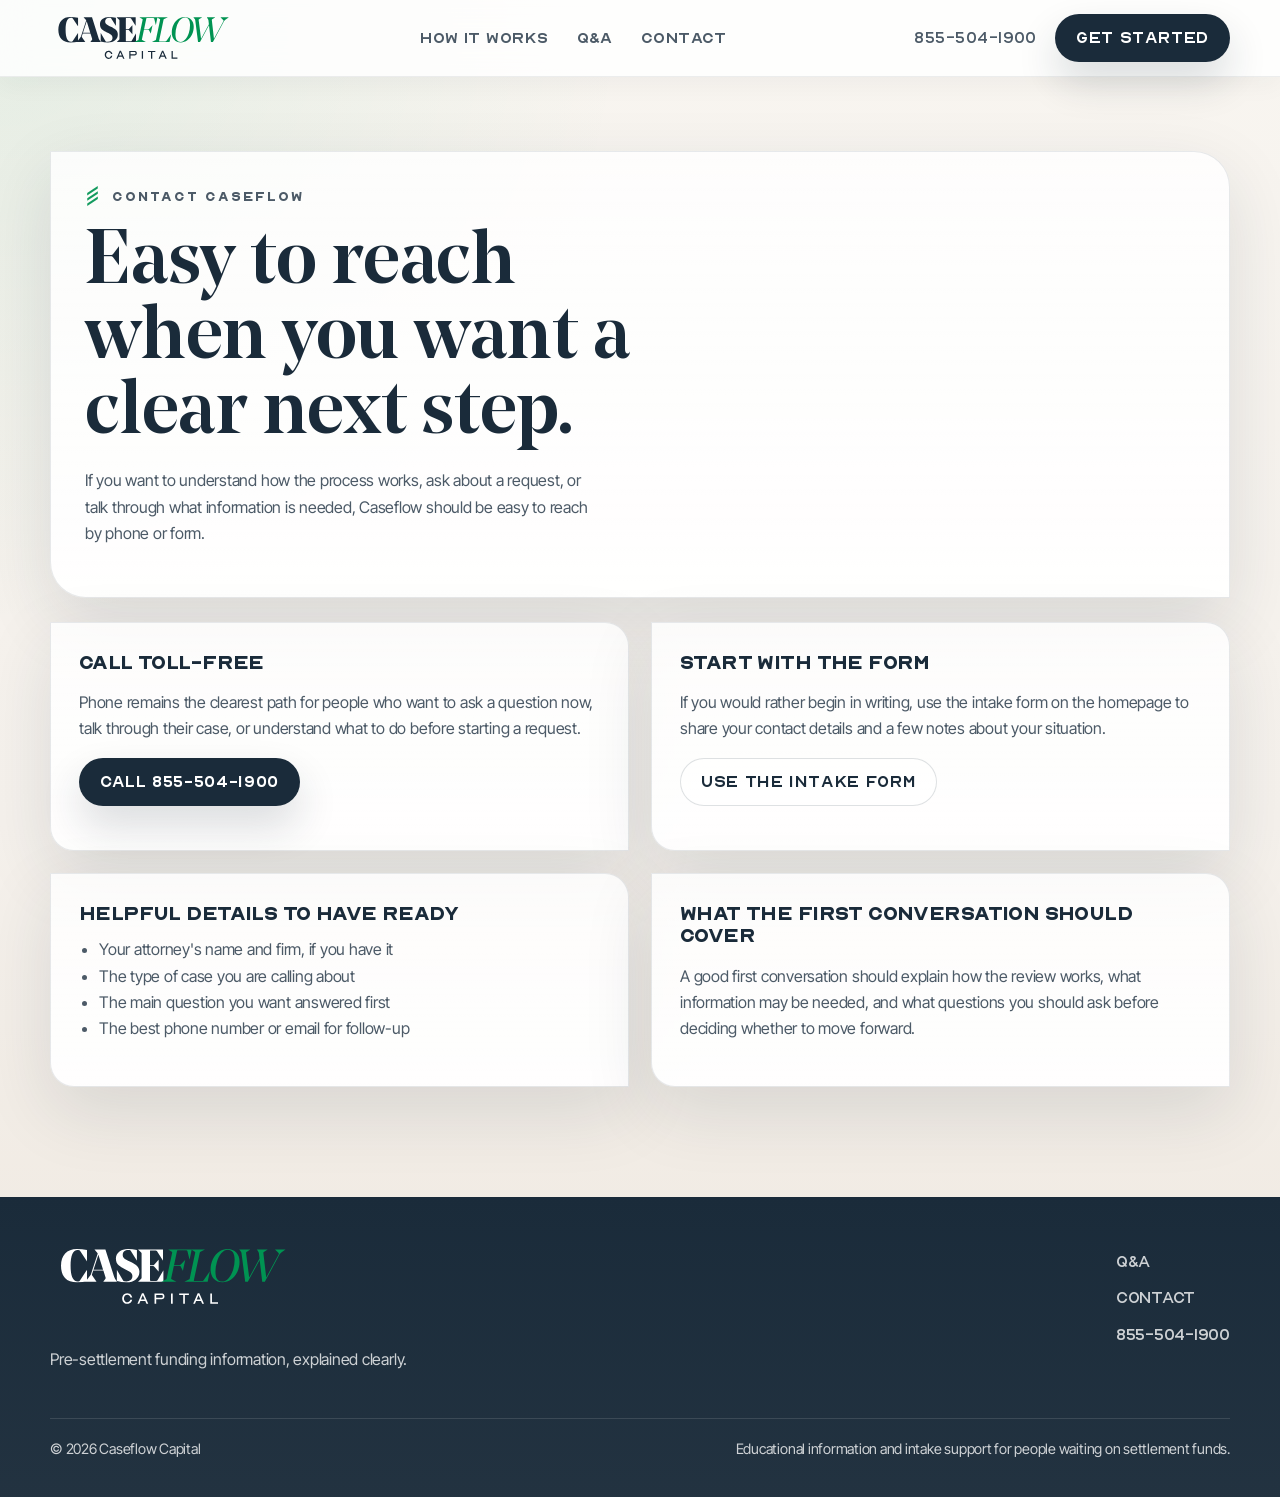
==== commit 6316d2a9: "Polish homepage and FAQ experience" ====
--- a/pages/contact/index.html
+++ b/pages/contact/index.html
@@ -29,7 +29,6 @@
           <nav class="site-nav" id="site-nav" aria-label="Primary">
             <a href="../../index.html#how-it-works">How it works</a>
             <a href="../faq/index.html">Q&amp;A</a>
-            <a href="../resources/index.html">Resources</a>
             <a href="index.html">Contact</a>
           </nav>
           <div class="header-actions">
@@ -42,7 +41,7 @@
       <main class="page-hero">
         <div class="container">
           <section class="page-shell" data-animate="fade-up">
-            <p class="eyebrow">Contact Caseflow</p>
+            <p class="eyebrow eyebrow-mark">Contact Caseflow</p>
             <h1>Easy to reach when you want a clear next step.</h1>
             <p>
               If you want to understand how the process works, ask about a request, or talk through what information is
@@ -97,7 +96,6 @@
           </div>
           <div class="footer-links">
             <a href="../faq/index.html">Q&amp;A</a>
-            <a href="../resources/index.html">Resources</a>
             <a href="index.html">Contact</a>
             <a href="tel:8555041900">855-504-1900</a>
           </div>
--- a/assets/css/style.css
+++ b/assets/css/style.css
@@ -22,6 +22,7 @@
   --cut-radius-lg: 0 var(--radius-lg) 0 var(--radius-lg);
   --cut-radius-pill: 0 999px 0 999px;
   --container: min(1180px, calc(100vw - 40px));
+  --section-space: clamp(60px, 7vw, 84px);
   --transition: 220ms ease;
   --grid-light: url("data:image/svg+xml,%3Csvg xmlns='http://www.w3.org/2000/svg' width='120' height='120' viewBox='0 0 120 120'%3E%3Cg fill='none' stroke='%231A2B3A' stroke-opacity='.04' stroke-width='1'%3E%3Cpath d='M0 .5H120M0 30.5H120M0 60.5H120M0 90.5H120M.5 0V120M30.5 0V120M60.5 0V120M90.5 0V120'/%3E%3C/g%3E%3C/svg%3E");
   --grid-dark: url("data:image/svg+xml,%3Csvg xmlns='http://www.w3.org/2000/svg' width='120' height='120' viewBox='0 0 120 120'%3E%3Cg fill='none' stroke='white' stroke-opacity='.08' stroke-width='1'%3E%3Cpath d='M0 .5H120M0 30.5H120M0 60.5H120M0 90.5H120M.5 0V120M30.5 0V120M60.5 0V120M90.5 0V120'/%3E%3C/g%3E%3C/svg%3E");
@@ -317,22 +318,34 @@
   box-shadow: 0 22px 52px rgba(0, 0, 0, 0.26);
 }
 
+.button-ghost-dark {
+  background: rgba(255, 255, 255, 0.06);
+  color: #fff;
+  border-color: rgba(255, 255, 255, 0.24);
+}
+
+.button-ghost-dark:hover {
+  background: rgba(255, 255, 255, 0.12);
+  border-color: rgba(255, 255, 255, 0.42);
+}
+
 .button-block {
   width: 100%;
 }
 
 .hero {
   position: relative;
-  overflow: clip;
+  z-index: 0;
+  overflow-x: clip;
   padding: 42px 0 64px;
 }
 
 .hero-backdrop {
   position: absolute;
-  inset: 0;
+  z-index: 0;
+  inset: -80px 0 -100px;
   background:
     radial-gradient(circle at 10% 12%, rgba(255, 255, 255, 0.72), transparent 30%),
-    radial-gradient(circle at 82% 18%, rgba(0, 147, 82, 0.2), transparent 24%),
     linear-gradient(180deg, rgba(255, 255, 255, 0.6), transparent 55%);
   pointer-events: none;
 }
@@ -427,12 +440,13 @@
     transform: translate3d(0, 0, 0);
   }
   100% {
-    transform: translate3d(-50%, 0, 0);
+    transform: translate3d(calc(-1 * var(--marquee-loop-width, 50%)), 0, 0);
   }
 }
 
 .hero-grid {
   position: relative;
+  z-index: 1;
   display: grid;
   grid-template-columns: minmax(0, 1fr) auto;
   gap: clamp(32px, 6vw, 88px);
@@ -448,16 +462,16 @@
   /* Scaled up 10% from the original 260/26vw/390 clamp so the mark sits
      with more presence next to the headline. */
   width: clamp(286px, 28.6vw, 429px);
-  /* Nudge the whole mark up so its optical centre lines up with the
+  /* Nudge the whole mark so its optical centre lines up with the
      headline block — the tall diagonal silhouette reads centred about
-     60% down, so a small negative margin rebalances it against the
-     left-column copy. Clamped so the shift scales with the mark itself. */
-  margin-top: clamp(-44px, -3.2vw, -20px);
+     60% down, so this clamped offset rebalances it against the
+     left-column copy while sitting slightly lower on the page. */
+  margin-top: clamp(-28px, calc(-3.2vw + 16px), -4px);
   pointer-events: none;
-  /* Chevron aspect-ratio is 18.09 × 33.12 ≈ 0.5462; match it so the
+  /* Chevron aspect-ratio is 18.09 × 29.727; match it so the
      absolutely-positioned canvas sibling overlays the SVG pixel-perfectly
      even before the SVG's intrinsic height resolves. */
-  aspect-ratio: 18.09 / 33.12;
+  aspect-ratio: 18.09 / 29.727;
 }
 
 .hero-chevron {
@@ -498,24 +512,15 @@
   position: absolute;
   inset: 0;
   pointer-events: none;
-  opacity: 0;
-  transition: opacity 1200ms cubic-bezier(0.22, 1, 0.36, 1) 520ms;
-}
-
-.hero-mark.is-revealed .hcg-liquid-gl-stack { opacity: 1; }
-
-/* Film-grain overlay — replaces the per-pixel grain hash that used to
-   run inside the WebGL shader on every frame. SVG <feTurbulence>
-   rasterises once at page load, then the browser composites it as a
-   single GPU-cached layer with `mix-blend-mode: overlay`. Total
-   ongoing cost is essentially zero versus the previous per-pixel
-   noise computation across ~3.75M pixels every frame.
-
-   The same three-polygon mask used by the canvases keeps the grain
-   confined to the chevron shapes so it doesn't bleed across the page
-   gutter. Only shown when GL is active so the SVG fallback path
-   (which has its own grain group) doesn't double up. */
-.hero-mark.has-gl-liquid .hcg-liquid-gl-stack::after {
+  opacity: 1;
+}
+
+/* Film-grain overlay — one per chevron slot so the texture inherits the
+   slot's parallax transform (the grain drifts with the cursor exactly
+   like the WebGL canvas inside the same slot). Each slot exposes a
+   --chev-mask custom property holding its single-polygon mask URL; the
+   ::after picks it up via inheritance, as does the canvas itself. */
+.hero-mark.has-gl-liquid .hcg-chev-slot::after {
   content: "";
   position: absolute;
   inset: 0;
@@ -525,10 +530,10 @@
   background-repeat: repeat;
   mix-blend-mode: overlay;
   opacity: 0.55;
-  -webkit-mask-image: url("data:image/svg+xml;utf8,<svg xmlns='http://www.w3.org/2000/svg' viewBox='0 0 18.09 33.12' preserveAspectRatio='xMidYMid meet'><polygon points='0 11.76 0 16.15 17.96 4.39 17.96 0' fill='white'/><polygon points='.14 20.245 .14 24.635 18.09 12.875 18.09 8.485' fill='white'/><polygon points='.14 28.721 .14 33.121 18.09 21.361 18.09 16.971' fill='white'/></svg>");
+  -webkit-mask-image: var(--chev-mask);
   -webkit-mask-size: 100% 100%;
   -webkit-mask-repeat: no-repeat;
-  mask-image: url("data:image/svg+xml;utf8,<svg xmlns='http://www.w3.org/2000/svg' viewBox='0 0 18.09 33.12' preserveAspectRatio='xMidYMid meet'><polygon points='0 11.76 0 16.15 17.96 4.39 17.96 0' fill='white'/><polygon points='.14 20.245 .14 24.635 18.09 12.875 18.09 8.485' fill='white'/><polygon points='.14 28.721 .14 33.121 18.09 21.361 18.09 16.971' fill='white'/></svg>");
+  mask-image: var(--chev-mask);
   mask-size: 100% 100%;
   mask-repeat: no-repeat;
 }
@@ -543,6 +548,7 @@
 .hero-mark .hcg-chev-slot {
   position: absolute;
   inset: 0;
+  opacity: 1;
   pointer-events: none;
   will-change: transform;
   /* Layered realistic elevation shadow.
@@ -567,27 +573,24 @@
   height: 100%;
   display: block;
   pointer-events: none;
+  -webkit-mask-image: var(--chev-mask);
   -webkit-mask-size: 100% 100%;
   -webkit-mask-repeat: no-repeat;
+  mask-image: var(--chev-mask);
   mask-size: 100% 100%;
   mask-repeat: no-repeat;
 }
 
-/* Per-chevron masks — each canvas is clipped to a SINGLE polygon, so the
-   three stack together without overlapping visible regions. The viewBox
-   and preserveAspectRatio match the parent SVG so the masks line up with
-   the bar polygons pixel-for-pixel. */
-.hero-mark .hcg-liquid-gl[data-gl-chev="1"] {
-  -webkit-mask-image: url("data:image/svg+xml;utf8,<svg xmlns='http://www.w3.org/2000/svg' viewBox='0 0 18.09 33.12' preserveAspectRatio='xMidYMid meet'><polygon points='0 11.76 0 16.15 17.96 4.39 17.96 0' fill='white'/></svg>");
-  mask-image: url("data:image/svg+xml;utf8,<svg xmlns='http://www.w3.org/2000/svg' viewBox='0 0 18.09 33.12' preserveAspectRatio='xMidYMid meet'><polygon points='0 11.76 0 16.15 17.96 4.39 17.96 0' fill='white'/></svg>");
-}
-.hero-mark .hcg-liquid-gl[data-gl-chev="2"] {
-  -webkit-mask-image: url("data:image/svg+xml;utf8,<svg xmlns='http://www.w3.org/2000/svg' viewBox='0 0 18.09 33.12' preserveAspectRatio='xMidYMid meet'><polygon points='.14 20.245 .14 24.635 18.09 12.875 18.09 8.485' fill='white'/></svg>");
-  mask-image: url("data:image/svg+xml;utf8,<svg xmlns='http://www.w3.org/2000/svg' viewBox='0 0 18.09 33.12' preserveAspectRatio='xMidYMid meet'><polygon points='.14 20.245 .14 24.635 18.09 12.875 18.09 8.485' fill='white'/></svg>");
-}
-.hero-mark .hcg-liquid-gl[data-gl-chev="3"] {
-  -webkit-mask-image: url("data:image/svg+xml;utf8,<svg xmlns='http://www.w3.org/2000/svg' viewBox='0 0 18.09 33.12' preserveAspectRatio='xMidYMid meet'><polygon points='.14 28.721 .14 33.121 18.09 21.361 18.09 16.971' fill='white'/></svg>");
-  mask-image: url("data:image/svg+xml;utf8,<svg xmlns='http://www.w3.org/2000/svg' viewBox='0 0 18.09 33.12' preserveAspectRatio='xMidYMid meet'><polygon points='.14 28.721 .14 33.121 18.09 21.361 18.09 16.971' fill='white'/></svg>");
+/* Per-chevron mask URLs live on the slot so both the canvas inside it
+   AND the slot's ::after grain inherit the same single-polygon mask. */
+.hero-mark .hcg-chev-slot[data-gl-chev="1"] {
+  --chev-mask: url("data:image/svg+xml;utf8,<svg xmlns='http://www.w3.org/2000/svg' viewBox='0 0 18.09 29.727' preserveAspectRatio='xMidYMid meet'><polygon points='0 11.76 0 16.15 17.96 4.39 17.96 0' fill='white'/></svg>");
+}
+.hero-mark .hcg-chev-slot[data-gl-chev="2"] {
+  --chev-mask: url("data:image/svg+xml;utf8,<svg xmlns='http://www.w3.org/2000/svg' viewBox='0 0 18.09 29.727' preserveAspectRatio='xMidYMid meet'><polygon points='.14 18.548 .14 22.938 18.09 11.178 18.09 6.788' fill='white'/></svg>");
+}
+.hero-mark .hcg-chev-slot[data-gl-chev="3"] {
+  --chev-mask: url("data:image/svg+xml;utf8,<svg xmlns='http://www.w3.org/2000/svg' viewBox='0 0 18.09 29.727' preserveAspectRatio='xMidYMid meet'><polygon points='.14 25.327 .14 29.727 18.09 17.967 18.09 13.577' fill='white'/></svg>");
 }
 
 .hero-chevron .hcg-bar {
@@ -640,7 +643,8 @@
 .js .hero-mark .hcg-liquid-dark,
 .js .hero-mark .hcg-liquid-light,
 .js .hero-mark .hcg-grain-layer,
-.js .hero-mark .hcg-shine-group {
+.js .hero-mark .hcg-shine-group,
+.js .hero-mark .hcg-chev-slot {
   opacity: 0;
 }
 
@@ -682,14 +686,24 @@
 /* ----- Spectacular staged entrance -----
    easeOutQuint (cubic-bezier(0.22, 1, 0.36, 1)) is the standard
    entrance curve used in Material/emphasized motion. */
-.js .hero-mark.is-revealed .hcg-bar-1 {
+.js .hero-mark.is-revealed .hcg-bar-3 {
   animation: hero-chev-enter 950ms cubic-bezier(0.22, 1, 0.36, 1) 280ms forwards;
 }
 .js .hero-mark.is-revealed .hcg-bar-2 {
   animation: hero-chev-enter 950ms cubic-bezier(0.22, 1, 0.36, 1) 420ms forwards;
 }
-.js .hero-mark.is-revealed .hcg-bar-3 {
+.js .hero-mark.is-revealed .hcg-bar-1 {
   animation: hero-chev-enter 950ms cubic-bezier(0.22, 1, 0.36, 1) 560ms forwards;
+}
+
+.js .hero-mark.is-revealed .hcg-chev-slot[data-gl-chev="3"] {
+  animation: hero-chev-slot-in 950ms cubic-bezier(0.22, 1, 0.36, 1) 280ms forwards;
+}
+.js .hero-mark.is-revealed .hcg-chev-slot[data-gl-chev="2"] {
+  animation: hero-chev-slot-in 950ms cubic-bezier(0.22, 1, 0.36, 1) 420ms forwards;
+}
+.js .hero-mark.is-revealed .hcg-chev-slot[data-gl-chev="1"] {
+  animation: hero-chev-slot-in 950ms cubic-bezier(0.22, 1, 0.36, 1) 560ms forwards;
 }
 
 @keyframes hero-chev-enter {
@@ -704,6 +718,11 @@
     opacity: 1;
     transform: translate(0, 0) scale(1);
   }
+}
+
+@keyframes hero-chev-slot-in {
+  from { opacity: 0; }
+  to   { opacity: 1; }
 }
 
 /* After the bars settle, float the whole mark on its own track so the
@@ -796,8 +815,23 @@
 }
 
 .hero h1 {
-  max-width: 12ch;
+  max-width: 15ch;
   font-size: clamp(3.5rem, 7vw, 6.6rem);
+}
+
+.hero-headline-strong,
+.hero-headline-italic {
+  display: block;
+}
+
+.hero-headline-strong {
+  font-size: 0.88em;
+  font-weight: 700;
+}
+
+.hero-headline-italic {
+  font-style: italic;
+  font-weight: 400;
 }
 
 .hero-lede,
@@ -1063,17 +1097,23 @@
 }
 
 .section {
-  padding: 84px 0;
+  padding: var(--section-space) 0;
+}
+
+/* Keep one consistent vertical gap between stacked homepage sections instead
+   of compounding top and bottom padding on every adjacent section pair. */
+main > .section + .section {
+  padding-top: 0;
 }
 
 .section-intake {
-  padding-top: 12px;
+  padding-top: 0;
 }
 
 .intake-grid {
   display: grid;
-  grid-template-columns: minmax(0, 0.84fr) minmax(360px, 1fr);
-  gap: 34px;
+  grid-template-columns: minmax(0, 0.92fr) minmax(360px, 1fr);
+  gap: clamp(18px, 2.4vw, 28px);
   align-items: start;
 }
 
@@ -1100,25 +1140,79 @@
   margin-top: 6px;
 }
 
+.intake-collage {
+  width: min(100%, 510px);
+  margin: clamp(38px, 7vw, 82px) 0 0;
+}
+
+.intake-collage-grid {
+  display: grid;
+  grid-template-columns: minmax(0, 0.84fr) minmax(0, 1.16fr);
+  grid-template-rows: repeat(2, clamp(152px, 12vw, 210px));
+  gap: 12px;
+}
+
+.intake-collage-tile {
+  border-radius: var(--cut-radius-sm);
+  box-shadow:
+    0 1px 2px rgba(26, 43, 58, 0.05),
+    0 12px 24px rgba(26, 43, 58, 0.09),
+    0 28px 48px rgba(26, 43, 58, 0.05);
+}
+
+.intake-collage-tile::after {
+  background:
+    radial-gradient(circle at 100% 0%, rgba(0, 147, 82, 0.32) 0, rgba(0, 147, 82, 0.16) 12%, transparent 28%),
+    radial-gradient(circle at 0% 100%, rgba(0, 147, 82, 0.24) 0, rgba(0, 147, 82, 0.10) 10%, transparent 24%);
+}
+
+.intake-collage-tile-trees {
+  grid-column: 1;
+  grid-row: 1;
+  --photo-scale: 1.04;
+  --photo-hover-scale: 1.1;
+  --reveal-delay: 0ms;
+}
+
+.intake-collage-tile-girls {
+  grid-column: 1;
+  grid-row: 2;
+  --photo-scale: 1.02;
+  --photo-hover-scale: 1.08;
+  --reveal-delay: 120ms;
+}
+
+.intake-collage-tile-man {
+  grid-column: 2;
+  grid-row: 1 / span 2;
+  --photo-scale: 1.01;
+  --photo-hover-scale: 1.06;
+  --reveal-delay: 220ms;
+}
+
 .values-marquee {
-  padding: 6px 0 0;
+  position: relative;
+  z-index: 2;
+  padding: 0;
   overflow: hidden;
+  background: #fff;
 }
 
 .values-marquee-viewport {
+  position: relative;
+  z-index: 1;
   width: 100%;
   overflow: hidden;
   border-top: 1px solid rgba(26, 43, 58, 0.08);
   border-bottom: 1px solid rgba(26, 43, 58, 0.08);
-  background:
-    linear-gradient(180deg, rgba(255, 255, 255, 0.62), rgba(255, 255, 255, 0.36)),
-    radial-gradient(circle at left center, rgba(0, 147, 82, 0.06), transparent 24%);
+  background: #fff;
 }
 
 .values-marquee-track {
   display: flex;
   width: max-content;
   animation: values-marquee-scroll 34s linear infinite;
+  will-change: transform;
 }
 
 .values-marquee-group {
@@ -1169,7 +1263,7 @@
 }
 
 .section-story {
-  padding-top: 46px;
+  padding-top: var(--section-space);
   overflow-x: clip;
 }
 
@@ -1177,76 +1271,81 @@
   display: grid;
   grid-template-columns: minmax(0, 0.82fr) minmax(0, 1.18fr);
   gap: 44px;
-  align-items: start;
+  align-items: stretch;
 }
 
 .story-copy {
-  display: grid;
-  gap: 20px;
+  display: flex;
+  flex-direction: column;
+  align-self: stretch;
   max-width: 58ch;
 }
 
+.story-copy .eyebrow {
+  margin-bottom: 16px;
+}
+
+.story-copy h2 {
+  margin-bottom: 22px;
+}
+
 .story-copy p {
-  margin: 0;
+  margin: 0 0 18px;
   font-size: 1.02rem;
 }
 
-/* Story collage — bleed-off-the-page scrapbook layout.
-   Design intent: a hand-arranged moodboard that spills past the right
-   edge of the viewport, with each tile rotated and offset slightly so
-   the collage reads as composed-by-hand rather than grid-perfect. The
-   underlying CSS Grid keeps tile spacing UNIFORM (a single `gap`
-   value), while per-tile `--rot` and `--ox/--oy` custom properties
-   inject the offset character. The parent `.section-story` already has
-   `overflow-x: clip`, which catches the bleed and prevents any
-   horizontal scrollbars regardless of viewport size. */
+.story-copy p:last-of-type {
+  margin-bottom: 0;
+}
+
+.story-actions {
+  display: flex;
+  flex-wrap: wrap;
+  gap: 14px;
+  align-self: end;
+  margin-top: auto;
+}
+
 .story-collage {
   position: relative;
-  /* Bleed past the right edge of the column AND past the page gutter
-     so a couple of tiles run off-screen. The clamp scales gracefully
-     between narrow desktops (~60px bleed) and wide ones (~260px). */
-  width: calc(100% + clamp(60px, 18vw, 260px));
-  margin: 0 calc(-1 * clamp(60px, 18vw, 260px)) 0 0;
-  /* Vertical padding gives tile rotations room to breathe without
-     getting clipped by neighbouring sections. */
-  padding-block: 22px;
-  justify-self: end;
-}
-
+  width: 100%;
+  margin: 0;
+  padding-block: 12px;
+}
+
+/* Explicit row sizing: the top two rows are 80% of the bottom two so
+   the dollars + beach photos read shorter than the bottom-half tiles
+   without changing aspect within the grid layout. */
 .story-collage-grid {
   display: grid;
-  grid-template-columns: 1.15fr 0.92fr 0.86fr;
-  grid-auto-rows: 132px;
-  /* SINGLE gap value = uniform margins between every tile pair. The
-     visual offset is added per-tile via transforms (below), which sit
-     on top of the grid layout without altering the underlying gaps. */
-  gap: 20px;
+  grid-template-columns: repeat(3, minmax(0, 1fr));
+  grid-template-rows:
+    repeat(2, clamp(96px, 8.8vw, 126px))
+    repeat(2, clamp(120px, 11vw, 158px));
+  gap: 14px;
   align-items: stretch;
 }
 
-/* Default tile reset. Each tile reads its own `--rot` rotation and
-   `--ox` / `--oy` translation from its modifier class so the same
-   transform rule produces a different visual offset per tile. The
-   border-radius uses the brand `--cut-radius-md` treatment — sharp
-   top-left + bottom-right, curved top-right + bottom-left — matching
-   every other framed surface across the page. */
 .story-collage-tile {
+  --rot: 0deg;
+  --ox: 0px;
+  --oy: 0px;
+  --z: 1;
+  --photo-scale: 1;
+  --photo-hover-scale: 1.06;
   position: relative;
   overflow: hidden;
-  border: 1px solid rgba(26, 43, 58, 0.05);
+  border: 0;
   background: rgba(255, 255, 255, 0.86);
   border-radius: var(--cut-radius-md);
   transform:
-    translate3d(var(--ox, 0), var(--oy, 0), 0)
-    rotate(var(--rot, 0deg));
-  /* Three-tier shadow for real depth. The long soft cast (38/64)
-     anchors each tile in space; the medium ambient (14/28) gives it
-     mass; the contact (1/2) prevents the floating-cutout look. */
+    translate3d(var(--ox), var(--oy), 0)
+    rotate(var(--rot));
   box-shadow:
     0 1px 2px rgba(26, 43, 58, 0.06),
     0 14px 28px rgba(26, 43, 58, 0.10),
     0 38px 64px rgba(26, 43, 58, 0.06);
-  z-index: var(--z, 1);
+  z-index: var(--z);
 }
 
 .story-collage-tile::after {
@@ -1261,7 +1360,8 @@
 }
 
 .story-collage-tile picture,
-.process-photo-chip picture {
+.process-photo-chip picture,
+.split-photo-chip picture {
   display: block;
   width: 100%;
   height: 100%;
@@ -1278,30 +1378,20 @@
      rotation snap), just the photo inside scales gently. The
      transform-origin sits at the centre so the crop expands evenly
      under the tile's clipped frame. */
-  transform: scale(1);
+  transform: scale(var(--photo-scale));
   transform-origin: 50% 50%;
   transition: transform 700ms cubic-bezier(0.22, 1, 0.36, 1);
 }
 
 .story-collage-tile:hover img {
-  transform: scale(1.06);
-}
-
-/* --- Staggered scroll-in reveal -----------------------------------------
-   Each tile carries `data-animate`, so the IntersectionObserver in
-   app.js adds `.is-visible` when the tile scrolls into view. We
-   override the global `.js [data-animate]` rule with higher specificity
-   so the reveal animation COMPOSES with the per-tile rotation and
-   offset (instead of replacing the transform entirely). On the
-   pre-reveal state the Y component is shifted +36px and opacity is 0;
-   when `.is-visible` fires the tile slides up into its rotated rest
-   pose. Per-tile `--reveal-delay` (set on the modifier classes below)
-   produces the cascade. */
+  transform: scale(var(--photo-hover-scale));
+}
+
 .js .story-collage-tile[data-animate] {
   opacity: 0;
   transform:
-    translate3d(var(--ox, 0px), calc(var(--oy, 0px) + 36px), 0)
-    rotate(var(--rot, 0deg));
+    translate3d(var(--ox), calc(var(--oy) + 36px), 0)
+    rotate(var(--rot));
   transition:
     opacity 720ms cubic-bezier(0.22, 1, 0.36, 1) var(--reveal-delay, 0ms),
     transform 820ms cubic-bezier(0.22, 1, 0.36, 1) var(--reveal-delay, 0ms);
@@ -1310,80 +1400,52 @@
 .js .story-collage-tile[data-animate].is-visible {
   opacity: 1;
   transform:
-    translate3d(var(--ox, 0px), var(--oy, 0px), 0)
-    rotate(var(--rot, 0deg));
-}
-
-/* Per-tile placement + custom-property offsets. Rotations and
-   translations were chosen so that adjacent tiles lean in OPPOSITE
-   directions (one tilts left, the next tilts right) — that's what
-   gives the collage its hand-arranged feel rather than reading as a
-   uniform "everything tilted 2 degrees" effect. Border radii are also
-   varied: a brand cut-radius on the two big landscape tiles, soft
-   rounded corners elsewhere. Z-index sets which tile sits on top in
-   the rare case of overlap from the rotations. */
-/* Per-tile placement + offsets only — `border-radius` is inherited from
-   the base `.story-collage-tile` rule (brand cut-radius), so every
-   tile gets the same sharp/curved corner pattern as the rest of the
-   page. */
+    translate3d(var(--ox), var(--oy), 0)
+    rotate(var(--rot));
+}
+
+/* Per-tile placements on a 3-col × 4-row grid. All gaps are uniform
+   (single grid `gap` value). Top half: LARGE feature photo flanked by
+   PORTRAIT. Bottom half: DOCS portrait on the left, two split tiles
+   (MONEY square + TRANSIT square) on the right of row 3, then LIFE
+   wide landscape on row 4. The split-then-merge cadence on the right
+   side breaks the otherwise-uniform row alignment. */
 .story-collage-tile-large {
   grid-column: 1 / span 2;
   grid-row: 1 / span 2;
-  --rot: -2.4deg;
-  --ox: 10px;
-  --oy: 8px;
-  --z: 2;
+  --photo-scale: 1.38;
+  --photo-hover-scale: 1.44;
   --reveal-delay: 0ms;
 }
 
 .story-collage-tile-portrait {
   grid-column: 3;
   grid-row: 1 / span 2;
-  --rot: 3.6deg;
-  --ox: -14px;
-  --oy: -14px;
-  --z: 4;
-  --reveal-delay: 90ms;
+  --reveal-delay: 100ms;
 }
 
 .story-collage-tile-docs {
   grid-column: 1;
   grid-row: 3 / span 2;
-  --rot: 2.4deg;
-  --ox: -14px;
-  --oy: 10px;
-  --z: 3;
-  --reveal-delay: 180ms;
+  --reveal-delay: 200ms;
 }
 
 .story-collage-tile-money {
   grid-column: 2;
   grid-row: 3;
-  --rot: -3.8deg;
-  --ox: 10px;
-  --oy: -10px;
-  --z: 5;
-  --reveal-delay: 270ms;
+  --reveal-delay: 300ms;
 }
 
 .story-collage-tile-transit {
   grid-column: 3;
   grid-row: 3;
-  --rot: 2.8deg;
-  --ox: -10px;
-  --oy: -12px;
-  --z: 6;
-  --reveal-delay: 360ms;
+  --reveal-delay: 400ms;
 }
 
 .story-collage-tile-life {
   grid-column: 2 / span 2;
   grid-row: 4;
-  --rot: -2.0deg;
-  --ox: 14px;
-  --oy: 8px;
-  --z: 1;
-  --reveal-delay: 450ms;
+  --reveal-delay: 500ms;
 }
 
 .stock-photo-frame {
@@ -1438,6 +1500,20 @@
   color: #fff;
 }
 
+.band-headline-strong,
+.band-headline-italic {
+  display: block;
+}
+
+.band-headline-strong {
+  font-weight: 700;
+}
+
+.band-headline-italic {
+  font-style: italic;
+  font-weight: 400;
+}
+
 .section-heading {
   position: relative;
   display: flex;
@@ -1504,8 +1580,8 @@
   height: 100%;
   min-height: 0;
   overflow: hidden;
-  border-radius: var(--radius-md) 0 var(--radius-md) 0;
-  border: 1px solid rgba(26, 43, 58, 0.08);
+  border-radius: 0 var(--radius-md) 0 var(--radius-md);
+  border: 0;
   background: rgba(26, 43, 58, 0.08);
   box-shadow: 0 18px 38px rgba(26, 43, 58, 0.1);
 }
@@ -1529,14 +1605,16 @@
   inset: 0;
   z-index: 1;
   background:
-    linear-gradient(180deg, rgba(26, 43, 58, 0.3) 0%, rgba(26, 43, 58, 0.1) 32%, rgba(26, 43, 58, 0.02) 100%),
-    radial-gradient(circle at 88% 16%, rgba(0, 147, 82, 0.12), transparent 28%);
+    linear-gradient(180deg, rgba(26, 43, 58, 0.08) 0%, rgba(26, 43, 58, 0.02) 46%, transparent 100%);
   pointer-events: none;
 }
 
 .process-photo-chip.stock-photo-frame::after {
   z-index: 2;
   border-radius: inherit;
+  background:
+    radial-gradient(circle at 100% 0%, rgba(0, 147, 82, 0.28) 0, rgba(0, 147, 82, 0.12) 10%, transparent 24%),
+    radial-gradient(circle at 0% 100%, rgba(0, 147, 82, 0.20) 0, rgba(0, 147, 82, 0.08) 9%, transparent 21%);
 }
 
 .process-intro-copy {
@@ -1779,7 +1857,7 @@
 }
 
 .section-split {
-  padding-top: 44px;
+  padding-top: 0;
 }
 
 .split-grid {
@@ -1835,17 +1913,17 @@
 
 .split-panel-focus {
   display: grid;
-  grid-template-columns: minmax(0, 0.86fr) minmax(300px, 0.54fr);
-  grid-template-rows: auto auto auto;
-  column-gap: clamp(26px, 5vw, 70px);
-  row-gap: clamp(16px, 2vw, 24px);
+  grid-template-columns: minmax(0, 0.9fr) minmax(300px, 0.62fr);
+  grid-template-rows: auto auto auto minmax(48px, 1fr) auto;
+  column-gap: clamp(34px, 5vw, 76px);
+  row-gap: clamp(14px, 1.8vw, 22px);
   align-items: start;
   min-height: clamp(390px, 36vw, 470px);
-  padding: clamp(30px, 5.4vw, 72px);
+  padding: 34px;
 }
 
 .split-panel-focus .eyebrow {
-  grid-column: 1 / -1;
+  grid-column: 1;
   grid-row: 1;
   margin-bottom: 0;
 }
@@ -1858,10 +1936,38 @@
 }
 
 .split-panel-focus .feature-list {
+  grid-column: 1;
+  grid-row: 3;
+  align-self: start;
+  max-width: 44ch;
+  margin-top: 0;
+}
+
+.split-photo-chip {
+  position: relative;
   grid-column: 2;
-  grid-row: 2;
-  align-self: start;
-  margin-top: 0;
+  grid-row: 1 / -1;
+  align-self: stretch;
+  margin: 0;
+  min-height: clamp(300px, 27vw, 420px);
+  overflow: hidden;
+  border-radius: 0 var(--radius-md) 0 var(--radius-md);
+  box-shadow: 0 22px 54px rgba(0, 0, 0, 0.22);
+}
+
+.split-photo-chip img {
+  width: 100%;
+  height: 100%;
+  object-fit: cover;
+  display: block;
+  filter: saturate(0.9) contrast(1.02);
+}
+
+.split-photo-chip.stock-photo-frame::after {
+  border-radius: inherit;
+  background:
+    radial-gradient(circle at 100% 0%, rgba(0, 147, 82, 0.30) 0, rgba(0, 147, 82, 0.12) 10%, transparent 24%),
+    radial-gradient(circle at 0% 100%, rgba(0, 147, 82, 0.20) 0, rgba(0, 147, 82, 0.08) 9%, transparent 21%);
 }
 
 .split-panel-focus .feature-list li {
@@ -1869,11 +1975,11 @@
 }
 
 .split-panel-actions {
-  grid-column: 2;
-  grid-row: 3;
-  justify-self: end;
-  align-self: start;
-  margin-top: clamp(2px, 1vw, 10px);
+  grid-column: 1;
+  grid-row: 5;
+  justify-self: start;
+  align-self: end;
+  margin-top: 0;
 }
 
 .need-cloud {
@@ -1946,7 +2052,7 @@
 }
 
 .section-cta {
-  padding-top: 34px;
+  padding-top: 0;
 }
 
 .cta-card {
@@ -2092,6 +2198,179 @@
   padding-left: 20px;
 }
 
+.faq-accordion {
+  display: grid;
+  gap: 14px;
+  margin-top: 24px;
+}
+
+.faq-item {
+  position: relative;
+  overflow: hidden;
+  border: 1px solid rgba(26, 43, 58, 0.1);
+  border-radius: var(--cut-radius-md);
+  background:
+    linear-gradient(180deg, rgba(255, 255, 255, 0.92), rgba(255, 255, 255, 0.98));
+  box-shadow:
+    0 1px 2px rgba(26, 43, 58, 0.04),
+    0 18px 42px rgba(26, 43, 58, 0.07);
+  transition:
+    border-color var(--transition),
+    box-shadow var(--transition);
+}
+
+.faq-item::before {
+  content: "";
+  position: absolute;
+  inset: 0 auto 0 0;
+  width: 4px;
+  background: linear-gradient(180deg, var(--green), rgba(0, 147, 82, 0));
+  opacity: 0;
+  transition: opacity var(--transition);
+}
+
+.faq-item[open]::before {
+  opacity: 1;
+}
+
+.faq-item[open] {
+  border-color: rgba(0, 147, 82, 0.18);
+  box-shadow:
+    0 1px 2px rgba(26, 43, 58, 0.04),
+    0 22px 50px rgba(26, 43, 58, 0.09);
+}
+
+.faq-item summary {
+  position: relative;
+  display: grid;
+  grid-template-columns: minmax(0, 1fr) 42px;
+  gap: 18px;
+  align-items: center;
+  min-height: 84px;
+  padding: 24px 28px;
+  cursor: pointer;
+  color: var(--navy);
+  font-family: "Nord", "Helvetica Neue", sans-serif;
+  font-size: clamp(1rem, 1.4vw, 1.12rem);
+  font-weight: 700;
+  letter-spacing: 0.05em;
+  line-height: 1.24;
+  text-transform: uppercase;
+  list-style: none;
+}
+
+.faq-item summary::-webkit-details-marker {
+  display: none;
+}
+
+.faq-item summary::after {
+  content: "+";
+  display: grid;
+  place-items: center;
+  width: 42px;
+  height: 42px;
+  border: 1px solid rgba(26, 43, 58, 0.12);
+  border-radius: 999px;
+  background: #fff;
+  color: var(--green);
+  font-family: "Nord", "Helvetica Neue", sans-serif;
+  font-size: 1.25rem;
+  line-height: 1;
+  transition:
+    transform var(--transition),
+    background var(--transition),
+    color var(--transition);
+}
+
+.faq-item[open] summary::after {
+  content: "-";
+  transform: rotate(180deg);
+  background: var(--navy);
+  color: #fff;
+}
+
+.faq-answer {
+  height: 0;
+  overflow: hidden;
+  opacity: 0;
+  transform: translateY(-8px);
+  transition:
+    height 420ms cubic-bezier(0.2, 0.7, 0.2, 1),
+    opacity 320ms ease,
+    transform 420ms cubic-bezier(0.2, 0.7, 0.2, 1);
+}
+
+.faq-item[open] .faq-answer {
+  height: auto;
+  opacity: 1;
+  transform: translateY(0);
+}
+
+.faq-item.is-closing .faq-answer {
+  opacity: 0;
+  transform: translateY(-8px);
+}
+
+.faq-answer p {
+  max-width: 78ch;
+  margin: 0;
+  padding: 0 28px 28px;
+  color: var(--text-soft);
+}
+
+.page-cta-panel {
+  position: relative;
+  display: grid;
+  grid-template-columns: minmax(0, 1fr) auto;
+  gap: clamp(24px, 5vw, 64px);
+  align-items: end;
+  margin-top: 28px;
+  padding: clamp(30px, 5vw, 54px);
+  overflow: hidden;
+  border-radius: var(--cut-radius-lg);
+  background:
+    var(--grid-dark),
+    radial-gradient(circle at 92% 8%, rgba(0, 147, 82, 0.12), transparent 34%),
+    radial-gradient(circle at 0% 100%, rgba(0, 147, 82, 0.08), transparent 30%),
+    linear-gradient(180deg, #1A2B3A 0%, #142433 100%);
+  background-size: 120px 120px, auto, auto, auto;
+  box-shadow: 0 26px 70px rgba(26, 43, 58, 0.22);
+  color: #fff;
+}
+
+.page-cta-panel > * {
+  position: relative;
+  z-index: 1;
+}
+
+.page-cta-panel .eyebrow {
+  color: rgba(255, 255, 255, 0.78);
+}
+
+.page-cta-panel h2 {
+  max-width: 14ch;
+  margin: 0;
+  color: #fff;
+  font-family: "Noe Display", Georgia, serif;
+  font-size: clamp(2.2rem, 4.7vw, 4.4rem);
+  font-weight: 500;
+  line-height: 0.98;
+  letter-spacing: -0.03em;
+}
+
+.page-cta-panel p:not(.eyebrow) {
+  max-width: 48ch;
+  margin: 18px 0 0;
+  color: rgba(255, 255, 255, 0.76);
+}
+
+.page-cta-actions {
+  display: flex;
+  flex-wrap: wrap;
+  justify-content: flex-end;
+  gap: 14px;
+}
+
 @media (max-width: 1080px) {
   .header-inner,
   .hero-grid,
@@ -2099,6 +2378,7 @@
   .band-card,
   .split-grid,
   .cta-card,
+  .page-cta-panel,
   .footer-grid,
   .page-grid {
     grid-template-columns: 1fr;
@@ -2148,32 +2428,26 @@
     padding-top: 0;
   }
 
+  .intake-collage {
+    width: min(100%, 560px);
+    margin-top: 42px;
+  }
+
+  .intake-collage-grid {
+    grid-template-rows: repeat(2, clamp(148px, 22vw, 210px));
+  }
+
   .process-steps-wrap::before {
     left: calc(25% + 44px);
     right: calc(25% + 44px);
   }
 
-  .story-collage {
-    /* Below the 2-col copy/collage grid breakpoint the collage
-       occupies the full width on its own row. Keep a softer bleed so
-       it still feels alive but doesn't overwhelm the narrower frame. */
-    width: calc(100% + clamp(20px, 8vw, 80px));
-    margin-right: calc(-1 * clamp(20px, 8vw, 80px));
-  }
-
   .story-collage-grid {
-    grid-auto-rows: 116px;
-    gap: 16px;
-  }
-
-  /* Halve the offset so rotations don't push tiles too far out of
-     alignment when the column is narrower. */
-  .story-collage-tile-large    { --rot: -1.2deg; --ox: 4px;  --oy: 2px;  }
-  .story-collage-tile-portrait { --rot:  1.8deg; --ox: -4px; --oy: -6px; }
-  .story-collage-tile-docs     { --rot:  1.2deg; --ox: -6px; --oy: 4px;  }
-  .story-collage-tile-money    { --rot: -2.0deg; --ox: 4px;  --oy: -4px; }
-  .story-collage-tile-life     { --rot: -1.0deg; --ox: 6px;  --oy: 2px;  }
-  .story-collage-tile-transit  { --rot:  1.4deg; --ox: -4px; --oy: -4px; }
+    grid-template-rows:
+      repeat(2, clamp(88px, 12.8vw, 120px))
+      repeat(2, clamp(110px, 16vw, 150px));
+    gap: 12px;
+  }
 
   .site-nav {
     justify-content: start;
@@ -2204,6 +2478,7 @@
 
   .split-panel-focus h2,
   .split-panel-focus .feature-list,
+  .split-photo-chip,
   .split-panel-actions {
     grid-column: 1;
     grid-row: auto;
@@ -2211,6 +2486,12 @@
 
   .split-panel-focus .feature-list {
     margin-top: 8px;
+  }
+
+  .split-photo-chip {
+    width: min(100%, 430px);
+    min-height: 230px;
+    aspect-ratio: 16 / 10;
   }
 
   .section-heading {
@@ -2275,6 +2556,29 @@
     padding: 24px;
   }
 
+  .faq-item summary {
+    grid-template-columns: minmax(0, 1fr) 38px;
+    min-height: 74px;
+    padding: 22px 24px;
+  }
+
+  .faq-item summary::after {
+    width: 38px;
+    height: 38px;
+  }
+
+  .faq-answer {
+    padding: 0;
+  }
+
+  .faq-answer p {
+    padding: 0 24px 24px;
+  }
+
+  .page-cta-actions {
+    justify-content: flex-start;
+  }
+
   .hero h1,
   .page-shell h1 {
     font-size: clamp(2.6rem, 13vw, 4rem);
@@ -2302,6 +2606,16 @@
     letter-spacing: 0.04em;
   }
 
+  .intake-collage {
+    width: 100%;
+    margin-top: 30px;
+  }
+
+  .intake-collage-grid {
+    grid-template-rows: repeat(2, clamp(124px, 34vw, 176px));
+    gap: 10px;
+  }
+
   .hero-rotator-line {
     flex-wrap: wrap;
   }
@@ -2311,27 +2625,16 @@
   }
 
   .story-collage {
-    /* Full-width on phones, no bleed — the page gutter stays visually
-       intact on small viewports where edge-bleed reads as broken. */
-    width: 100%;
-    margin: 0;
     padding-block: 8px;
   }
 
   .story-collage-grid {
     grid-template-columns: repeat(2, minmax(0, 1fr));
+    grid-template-rows: none;
     grid-auto-rows: 124px;
-    gap: 14px;
-  }
-
-  /* Reset placements to the natural 2-col flow and zero out the
-     rotation/offset custom properties — the composed transform
-     formula then evaluates to identity, while still leaving the
-     reveal animation free to animate the same `transform` property
-     (we don't use `transform: none` here, which would compete with
-     the staggered scroll-in transition). The hover image-zoom still
-     works on touch as a tap visit doesn't matter; nothing else needs
-     touch-specific suppression. */
+    gap: 12px;
+  }
+
   .story-collage-tile,
   .story-collage-tile-large,
   .story-collage-tile-portrait,
@@ -2341,16 +2644,26 @@
   .story-collage-tile-transit {
     grid-column: auto;
     grid-row: auto;
-    --rot: 0deg;
-    --ox: 0px;
-    --oy: 0px;
-  }
-
-  /* Two of the tiles still stretch over two rows so the mobile mosaic
-     keeps a bit of visual variety instead of a flat grid. */
+  }
+
   .story-collage-tile-large,
   .story-collage-tile-docs {
     grid-row: span 2;
+  }
+
+  .intake-collage-tile-trees {
+    grid-column: 1;
+    grid-row: 1;
+  }
+
+  .intake-collage-tile-girls {
+    grid-column: 1;
+    grid-row: 2;
+  }
+
+  .intake-collage-tile-man {
+    grid-column: 2;
+    grid-row: 1 / span 2;
   }
 
   .steps-grid,
@@ -2388,6 +2701,10 @@
   .js .hero-mark .hcg-bar {
     opacity: 1;
     transform: none;
+  }
+
+  .js .hero-mark .hcg-chev-slot {
+    opacity: 1;
   }
 
   .js .hero-mark .hcg-liquid-dark,
@@ -2411,7 +2728,8 @@
   .js .hero-mark.is-revealed .hcg-liquid-dark,
   .js .hero-mark.is-revealed .hcg-liquid-light,
   .js .hero-mark.is-revealed .hcg-grain-layer,
-  .js .hero-mark.is-revealed .hcg-shine-group {
+  .js .hero-mark.is-revealed .hcg-shine-group,
+  .js .hero-mark.is-revealed .hcg-chev-slot {
     animation: none;
   }
 
@@ -2420,7 +2738,7 @@
     width: auto;
   }
 
-  .values-marquee-group:last-child {
+  .values-marquee-group[data-marquee-clone] {
     display: none;
   }
 
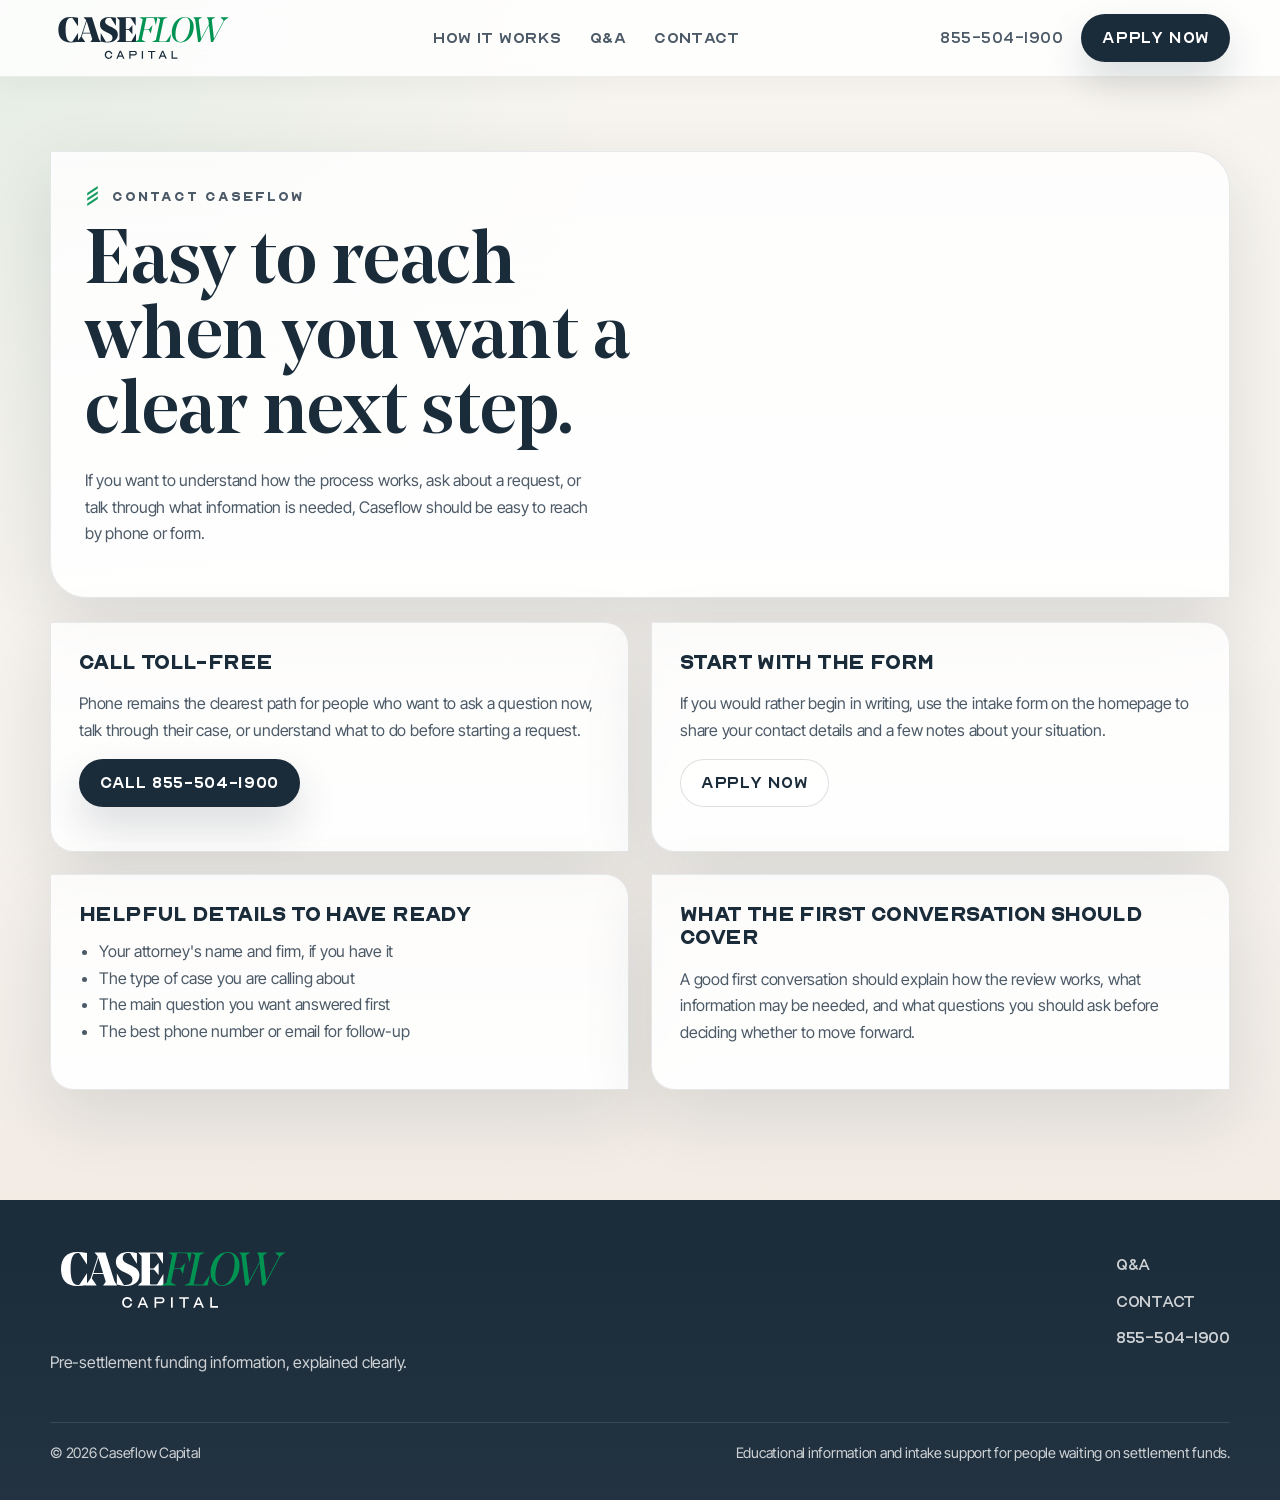
==== commit 25ba3c69: "Polish mobile and intake experience" ====
--- a/pages/contact/index.html
+++ b/pages/contact/index.html
@@ -4,6 +4,7 @@
     <meta charset="utf-8">
     <meta name="viewport" content="width=device-width, initial-scale=1">
     <title>Caseflow Capital | Contact</title>
+    <link rel="icon" href="../../assets/img/brand/favicon.svg" type="image/svg+xml">
     <meta
       name="description"
       content="Contact Caseflow to ask about pre-settlement funding, the review process, or the next step for your case."
@@ -33,7 +34,7 @@
           </nav>
           <div class="header-actions">
             <a class="header-phone" href="tel:8555041900">855-504-1900</a>
-            <a class="button button-primary" href="../../index.html#intake">Get started</a>
+            <a class="button button-primary" href="../../index.html#intake">Apply Now</a>
           </div>
         </div>
       </header>
@@ -64,7 +65,7 @@
                 If you would rather begin in writing, use the intake form on the homepage to share your contact details
                 and a few notes about your situation.
               </p>
-              <p><a class="button button-secondary" href="../../index.html#intake">Use the intake form</a></p>
+              <p><a class="button button-secondary" href="../../index.html#intake">Apply Now</a></p>
             </article>
             <article class="page-card" data-animate="fade-up">
               <h3>Helpful details to have ready</h3>
--- a/assets/css/style.css
+++ b/assets/css/style.css
@@ -24,6 +24,7 @@
   --container: min(1180px, calc(100vw - 40px));
   --section-space: clamp(60px, 7vw, 84px);
   --transition: 220ms ease;
+  --hero-load-ease: cubic-bezier(0.13, 1.08, 0.18, 1);
   --grid-light: url("data:image/svg+xml,%3Csvg xmlns='http://www.w3.org/2000/svg' width='120' height='120' viewBox='0 0 120 120'%3E%3Cg fill='none' stroke='%231A2B3A' stroke-opacity='.04' stroke-width='1'%3E%3Cpath d='M0 .5H120M0 30.5H120M0 60.5H120M0 90.5H120M.5 0V120M30.5 0V120M60.5 0V120M90.5 0V120'/%3E%3C/g%3E%3C/svg%3E");
   --grid-dark: url("data:image/svg+xml,%3Csvg xmlns='http://www.w3.org/2000/svg' width='120' height='120' viewBox='0 0 120 120'%3E%3Cg fill='none' stroke='white' stroke-opacity='.08' stroke-width='1'%3E%3Cpath d='M0 .5H120M0 30.5H120M0 60.5H120M0 90.5H120M.5 0V120M30.5 0V120M60.5 0V120M90.5 0V120'/%3E%3C/g%3E%3C/svg%3E");
   --chevron-mark: url("../img/brand/chevron-mark.svg");
@@ -123,6 +124,10 @@
 
 html {
   scroll-behavior: smooth;
+}
+
+[id] {
+  scroll-margin-top: 96px;
 }
 
 body {
@@ -134,6 +139,7 @@
   font-family: "Inter Tight", "Helvetica Neue", sans-serif;
   line-height: 1.65;
   letter-spacing: -0.015em;
+  overflow-x: clip;
 }
 
 img {
@@ -185,12 +191,34 @@
   box-shadow: 0 8px 24px rgba(26, 43, 58, 0.04);
 }
 
+.is-safari .site-header {
+  -webkit-backdrop-filter: none;
+  backdrop-filter: none;
+  background: rgba(255, 255, 255, 0.94);
+}
+
 .header-inner {
   display: grid;
   grid-template-columns: auto 1fr auto;
   align-items: center;
   gap: 28px;
   min-height: 76px;
+}
+
+.brand,
+.site-nav a,
+.header-actions > *,
+.menu-toggle,
+.hero-copy > .eyebrow,
+.hero-copy h1,
+.hero-rotator-line,
+.hero-lede,
+.hero-actions .button {
+  animation-fill-mode: both;
+}
+
+.brand {
+  animation: hero-load-left 1500ms var(--hero-load-ease, cubic-bezier(0.16, 1, 0.22, 1)) 90ms both;
 }
 
 .brand {
@@ -210,6 +238,22 @@
   font-weight: 500;
   letter-spacing: 0.03em;
   color: var(--text-soft);
+}
+
+.site-nav a {
+  animation: hero-load-down 1350ms var(--hero-load-ease, cubic-bezier(0.16, 1, 0.22, 1)) both;
+}
+
+.site-nav a:nth-child(1) {
+  animation-delay: 180ms;
+}
+
+.site-nav a:nth-child(2) {
+  animation-delay: 260ms;
+}
+
+.site-nav a:nth-child(3) {
+  animation-delay: 340ms;
 }
 
 .site-nav a,
@@ -250,6 +294,18 @@
   display: flex;
   align-items: center;
   gap: 18px;
+}
+
+.header-actions > * {
+  animation: hero-load-right 1450ms var(--hero-load-ease, cubic-bezier(0.16, 1, 0.22, 1)) both;
+}
+
+.header-actions > *:nth-child(1) {
+  animation-delay: 300ms;
+}
+
+.header-actions > *:nth-child(2) {
+  animation-delay: 400ms;
 }
 
 .header-phone {
@@ -336,8 +392,12 @@
 .hero {
   position: relative;
   z-index: 0;
+  display: flex;
+  align-items: center;
   overflow-x: clip;
-  padding: 42px 0 64px;
+  min-height: 100vh;
+  min-height: 100svh;
+  padding: clamp(56px, 8svh, 96px) 0;
 }
 
 .hero-backdrop {
@@ -391,6 +451,14 @@
   opacity: 0.28;
   transform-origin: center;
   animation: hero-dot-wave 18s ease-in-out infinite alternate;
+}
+
+.is-safari .hero-backdrop::after {
+  -webkit-mask-image: none;
+  mask-image: none;
+  animation: none;
+  opacity: 0.14;
+  transform: none;
 }
 
 @supports ((mask-image: radial-gradient(white, transparent)) or (-webkit-mask-image: radial-gradient(white, transparent))) {
@@ -444,12 +512,108 @@
   }
 }
 
+@keyframes hero-load-down {
+  0% {
+    opacity: 0;
+    transform: translate3d(0, -34px, 0) scale(0.96);
+    filter: blur(10px);
+  }
+  58% {
+    opacity: 1;
+  }
+  100% {
+    opacity: 1;
+    transform: translate3d(0, 0, 0) scale(1);
+    filter: blur(0);
+  }
+}
+
+@keyframes hero-load-left {
+  0% {
+    opacity: 0;
+    transform: translate3d(-44px, 10px, 0) scale(0.97);
+    filter: blur(12px);
+  }
+  58% {
+    opacity: 1;
+  }
+  100% {
+    opacity: 1;
+    transform: translate3d(0, 0, 0) scale(1);
+    filter: blur(0);
+  }
+}
+
+@keyframes hero-load-right {
+  0% {
+    opacity: 0;
+    transform: translate3d(38px, -8px, 0) scale(0.98);
+    filter: blur(10px);
+  }
+  58% {
+    opacity: 1;
+  }
+  100% {
+    opacity: 1;
+    transform: translate3d(0, 0, 0) scale(1);
+    filter: blur(0);
+  }
+}
+
+@keyframes hero-load-right-strong {
+  0% {
+    opacity: 0;
+    transform: translate3d(76px, 18px, 0) scale(0.94);
+    filter: blur(14px);
+  }
+  54% {
+    opacity: 1;
+  }
+  100% {
+    opacity: 1;
+    transform: translate3d(0, 0, 0) scale(1);
+    filter: blur(0);
+  }
+}
+
+@keyframes hero-load-up {
+  0% {
+    opacity: 0;
+    transform: translate3d(0, 42px, 0) scale(0.98);
+    filter: blur(10px);
+  }
+  58% {
+    opacity: 1;
+  }
+  100% {
+    opacity: 1;
+    transform: translate3d(0, 0, 0) scale(1);
+    filter: blur(0);
+  }
+}
+
+@keyframes hero-load-up-strong {
+  0% {
+    opacity: 0;
+    transform: translate3d(0, 54px, 0) scale(0.94);
+    filter: blur(12px);
+  }
+  56% {
+    opacity: 1;
+  }
+  100% {
+    opacity: 1;
+    transform: translate3d(0, 0, 0) scale(1);
+    filter: blur(0);
+  }
+}
+
 .hero-grid {
   position: relative;
   z-index: 1;
   display: grid;
   grid-template-columns: minmax(0, 1fr) auto;
-  gap: clamp(32px, 6vw, 88px);
+  gap: clamp(28px, 4vw, 64px);
   align-items: center;
 }
 
@@ -459,9 +623,8 @@
   z-index: 1;
   justify-self: end;
   align-self: center;
-  /* Scaled up 10% from the original 260/26vw/390 clamp so the mark sits
-     with more presence next to the headline. */
-  width: clamp(286px, 28.6vw, 429px);
+  /* Scaled up so the mark carries more visual weight next to the headline. */
+  width: clamp(343px, 34.3vw, 515px);
   /* Nudge the whole mark so its optical centre lines up with the
      headline block — the tall diagonal silhouette reads centred about
      60% down, so this clamped offset rebalances it against the
@@ -546,11 +709,15 @@
    this parent, the shadow traces the masked silhouette (the chevron
    polygon) and spills outside it correctly. */
 .hero-mark .hcg-chev-slot {
+  --hero-chev-shadow:
+    drop-shadow(0 1px 1.5px rgba(14, 28, 42, 0.18))
+    drop-shadow(0 6px 14px rgba(14, 28, 42, 0.16))
+    drop-shadow(0 18px 32px rgba(14, 28, 42, 0.12));
   position: absolute;
   inset: 0;
   opacity: 1;
   pointer-events: none;
-  will-change: transform;
+  will-change: transform, opacity, filter;
   /* Layered realistic elevation shadow.
        1) Tight 1px/1.5px contact shadow — anchors each bar to the
           surface, prevents the "floating cutout" look.
@@ -561,9 +728,7 @@
      warm against the off-white page (a neutral-grey shadow reads
      synthetic here). */
   filter:
-    drop-shadow(0 1px 1.5px rgba(14, 28, 42, 0.18))
-    drop-shadow(0 6px 14px rgba(14, 28, 42, 0.16))
-    drop-shadow(0 18px 32px rgba(14, 28, 42, 0.12));
+    var(--hero-chev-shadow);
 }
 
 .hero-mark .hcg-liquid-gl {
@@ -596,7 +761,7 @@
 .hero-chevron .hcg-bar {
   transform-box: fill-box;
   transform-origin: 0% 100%;
-  will-change: transform, opacity;
+  will-change: transform, opacity, filter;
 }
 
 /* Grain layer sits on top of everything so the speckle texture modulates
@@ -648,6 +813,10 @@
   opacity: 0;
 }
 
+.js .hero-mark .hcg-chev-slot {
+  filter: blur(14px) var(--hero-chev-shadow);
+}
+
 .js .hero-mark.is-revealed .hcg-liquid-dark,
 .js .hero-mark.is-revealed .hcg-liquid-light {
   animation: hero-chev-field-in 1600ms cubic-bezier(0.22, 1, 0.36, 1) 820ms forwards;
@@ -681,35 +850,36 @@
 .js .hero-mark .hcg-bar {
   opacity: 0;
   transform: translate(-6%, 12%) scale(0.92);
-}
-
-/* ----- Spectacular staged entrance -----
-   easeOutQuint (cubic-bezier(0.22, 1, 0.36, 1)) is the standard
-   entrance curve used in Material/emphasized motion. */
+  filter: blur(14px);
+}
+
+/* Bars enter bottom-to-top and use the same blurred load language as the
+   rest of the hero, while JS owns the ongoing cursor-position transforms. */
 .js .hero-mark.is-revealed .hcg-bar-3 {
-  animation: hero-chev-enter 950ms cubic-bezier(0.22, 1, 0.36, 1) 280ms forwards;
+  animation: hero-chev-enter 1500ms var(--hero-load-ease) 420ms forwards;
 }
 .js .hero-mark.is-revealed .hcg-bar-2 {
-  animation: hero-chev-enter 950ms cubic-bezier(0.22, 1, 0.36, 1) 420ms forwards;
+  animation: hero-chev-enter 1500ms var(--hero-load-ease) 560ms forwards;
 }
 .js .hero-mark.is-revealed .hcg-bar-1 {
-  animation: hero-chev-enter 950ms cubic-bezier(0.22, 1, 0.36, 1) 560ms forwards;
+  animation: hero-chev-enter 1500ms var(--hero-load-ease) 700ms forwards;
 }
 
 .js .hero-mark.is-revealed .hcg-chev-slot[data-gl-chev="3"] {
-  animation: hero-chev-slot-in 950ms cubic-bezier(0.22, 1, 0.36, 1) 280ms forwards;
+  animation: hero-chev-slot-in 1500ms var(--hero-load-ease) 420ms forwards;
 }
 .js .hero-mark.is-revealed .hcg-chev-slot[data-gl-chev="2"] {
-  animation: hero-chev-slot-in 950ms cubic-bezier(0.22, 1, 0.36, 1) 420ms forwards;
+  animation: hero-chev-slot-in 1500ms var(--hero-load-ease) 560ms forwards;
 }
 .js .hero-mark.is-revealed .hcg-chev-slot[data-gl-chev="1"] {
-  animation: hero-chev-slot-in 950ms cubic-bezier(0.22, 1, 0.36, 1) 560ms forwards;
+  animation: hero-chev-slot-in 1500ms var(--hero-load-ease) 700ms forwards;
 }
 
 @keyframes hero-chev-enter {
   0% {
     opacity: 0;
     transform: translate(-6%, 12%) scale(0.92);
+    filter: blur(14px);
   }
   55% {
     opacity: 1;
@@ -717,26 +887,22 @@
   100% {
     opacity: 1;
     transform: translate(0, 0) scale(1);
+    filter: blur(0);
   }
 }
 
 @keyframes hero-chev-slot-in {
-  from { opacity: 0; }
-  to   { opacity: 1; }
-}
-
-/* After the bars settle, float the whole mark on its own track so the
-   ambient breathing doesn't fight the per-bar transforms above. Animation
-   lives on .hero-mark (not .hero-chevron) so the SVG AND the sibling
-   WebGL canvas drift together — otherwise the canvas would stay pinned
-   while the SVG bars float, exposing misaligned edges. */
-.js .hero-mark.is-revealed {
-  animation: hero-chev-float 8.5s ease-in-out 1700ms infinite alternate;
-}
-
-@keyframes hero-chev-float {
-  from { transform: translate3d(0, -4px, 0); }
-  to   { transform: translate3d(0,  4px, 0); }
+  0% {
+    opacity: 0;
+    filter: blur(14px) var(--hero-chev-shadow);
+  }
+  55% {
+    opacity: 1;
+  }
+  100% {
+    opacity: 1;
+    filter: blur(0) var(--hero-chev-shadow);
+  }
 }
 
 .hero-copy,
@@ -752,7 +918,21 @@
 }
 
 .hero-copy {
-  max-width: 760px;
+  max-width: 860px;
+}
+
+.hero-copy > .eyebrow {
+  animation: hero-load-left 1500ms var(--hero-load-ease) 420ms both;
+}
+
+.hero-copy h1 {
+  animation: none;
+}
+
+.js .hero-copy h1[data-animate] {
+  opacity: 1;
+  transform: none;
+  transition: none;
 }
 
 /* Soft radial halo behind the hero copy so the headline and paragraph rest
@@ -815,8 +995,8 @@
 }
 
 .hero h1 {
-  max-width: 15ch;
-  font-size: clamp(3.5rem, 7vw, 6.6rem);
+  max-width: 18ch;
+  font-size: clamp(3.5rem, 6.45vw, 6.6rem);
 }
 
 .hero-headline-strong,
@@ -827,6 +1007,7 @@
 .hero-headline-strong {
   font-size: 0.88em;
   font-weight: 700;
+  white-space: nowrap;
 }
 
 .hero-headline-italic {
@@ -858,9 +1039,10 @@
   margin: 20px 0 0;
   color: var(--text-soft);
   font-family: "Nord", "Helvetica Neue", sans-serif;
-  font-size: 1rem;
+  font-size: clamp(1.12rem, 1.55vw, 1.38rem);
   letter-spacing: 0.03em;
   text-transform: uppercase;
+  animation: hero-load-left 1600ms var(--hero-load-ease) 760ms both;
 }
 
 .word-rotator {
@@ -881,7 +1063,8 @@
 
 .word-rotator-track span {
   display: block;
-  min-height: var(--roller-word-height, 1.12em);
+  height: var(--roller-word-height, 1.12em);
+  line-height: var(--roller-word-height, 1.12em);
   white-space: nowrap;
 }
 
@@ -890,6 +1073,22 @@
   flex-wrap: wrap;
   gap: 14px;
   margin-top: 30px;
+}
+
+.hero-lede {
+  animation: hero-load-up 1600ms var(--hero-load-ease) 900ms both;
+}
+
+.hero-actions .button {
+  animation: hero-load-up-strong 1700ms var(--hero-load-ease) both;
+}
+
+.hero-actions .button:nth-child(1) {
+  animation-delay: 1080ms;
+}
+
+.hero-actions .button:nth-child(2) {
+  animation-delay: 1200ms;
 }
 
 .trust-points {
@@ -968,6 +1167,13 @@
 .hero-panel {
   padding: 28px;
   border-radius: var(--cut-radius-lg);
+  background: #fff;
+  box-shadow: none;
+}
+
+.intake-form .button,
+.intake-form .button:hover {
+  box-shadow: none;
 }
 
 .frame-accent::before,
@@ -1061,7 +1267,64 @@
   margin-top: 24px;
 }
 
-.intake-form label {
+.intake-form-status {
+  display: flex;
+  justify-content: space-between;
+  color: var(--green);
+  font-family: "Nord", "Helvetica Neue", sans-serif;
+  font-size: 0.78rem;
+  font-weight: 700;
+  letter-spacing: 0.16em;
+  text-transform: uppercase;
+}
+
+.intake-form-window {
+  overflow: hidden;
+}
+
+.intake-form-track {
+  display: flex;
+  align-items: stretch;
+  transform: translate3d(calc(var(--active-page, 0) * -100%), 0, 0);
+  transition: transform 620ms cubic-bezier(0.2, 0.72, 0.18, 1);
+  will-change: transform;
+}
+
+.intake-form-page {
+  flex: 0 0 100%;
+  display: grid;
+  grid-template-rows: minmax(0, 1fr) auto;
+  gap: 14px;
+}
+
+.form-field-grid {
+  display: grid;
+  grid-template-columns: repeat(2, minmax(0, 1fr));
+  align-content: start;
+  gap: 12px;
+}
+
+.form-field-full {
+  grid-column: 1 / -1;
+}
+
+.form-page-actions {
+  display: flex;
+  align-self: end;
+  gap: 12px;
+}
+
+.form-page-actions .button {
+  flex: 1;
+  white-space: nowrap;
+}
+
+.conditional-field[hidden] {
+  display: none;
+}
+
+.intake-form label,
+.form-field {
   display: grid;
   gap: 8px;
   font-family: "Nord", "Helvetica Neue", sans-serif;
@@ -1079,8 +1342,19 @@
   border-radius: var(--cut-radius-sm);
   background: rgba(255, 255, 255, 0.92);
   color: var(--text);
+  font-size: 1rem;
   outline: none;
   transition: border-color var(--transition), box-shadow var(--transition);
+}
+
+.intake-form select {
+  appearance: none;
+  -webkit-appearance: none;
+  padding-right: 52px;
+  background-image: url("data:image/svg+xml,%3Csvg xmlns='http://www.w3.org/2000/svg' width='28' height='28' viewBox='0 0 24 24' fill='none' stroke='%231A2B3A' stroke-width='2.35' stroke-linecap='round' stroke-linejoin='round'%3E%3Cpath d='m6 9 6 6 6-6'/%3E%3C/svg%3E");
+  background-position: right 18px center;
+  background-repeat: no-repeat;
+  background-size: 24px 24px;
 }
 
 .intake-form input:focus,
@@ -1101,8 +1375,15 @@
 }
 
 /* Keep one consistent vertical gap between stacked homepage sections instead
-   of compounding top and bottom padding on every adjacent section pair. */
-main > .section + .section {
+   of compounding top and bottom padding on every adjacent section pair.
+   The post-marquee sections live inside `.content-rail-host` (the wrapper
+   that hosts the chevron rail), so the rule now targets that parent. */
+main > .section + .section,
+.content-rail-host > .section + .section {
+  padding-top: 0;
+}
+
+.content-rail-host > .section {
   padding-top: 0;
 }
 
@@ -1260,6 +1541,116 @@
   stroke-linecap: round;
   stroke-linejoin: round;
   fill: none;
+}
+
+/* Chevron rail — a continuously scrolling column of brand-green chevron
+   outlines that runs down the right gutter of the page, behind every
+   content section between the values marquee and the footer.
+
+   Implementation: the rail is a single absolutely-positioned div inside
+   `.content-rail-host`, which wraps the post-marquee / pre-footer
+   sections. The host has `isolation: isolate` so the rail's z-index:-1
+   stays scoped to it (and never escapes behind page-level backgrounds);
+   the host's overflow: hidden also keeps the rail from leaking up into
+   the marquee or down into the footer if either ever changes height.
+
+   The chevron polygon is the same shape as bar 1 of the hero chevron
+   mark (points='0 11.76 0 16.15 17.96 4.39 17.96 0'), embedded as an
+   inline SVG data-URL. `repeat-y` tiles it down the rail's height; a
+   linear keyframe animation translates `background-position-y` by
+   exactly one tile height per cycle so the loop is seamless. Tile
+   height is computed from the rail's current width via a custom
+   property, which keeps the loop correct when the width changes at
+   media-query breakpoints. */
+.content-rail-host {
+  position: relative;
+  display: flex;
+  flex-direction: column;
+  isolation: isolate;
+  /* Horizontal-only clip: the rail is wider than the gutter on most
+     desktops so we still need to prevent horizontal scrollbars, but
+     we deliberately leave overflow-y as visible so the rail can extend
+     below the wrapper's bottom edge into the footer's margin-top gap.
+     (The rail bottoms out at -68px, exactly where the navy footer
+     begins — see `.site-footer { margin-top: 68px }`.) */
+  overflow-x: clip;
+}
+
+.content-rail-host > .section.section-intake {
+  order: 1;
+  padding-top: var(--section-space);
+}
+
+.content-rail-host > .section-band {
+  order: 2;
+}
+
+.content-rail-host > #how-it-works {
+  order: 3;
+}
+
+.content-rail-host > .section-story {
+  order: 4;
+}
+
+.content-rail-host > .section-split {
+  order: 5;
+}
+
+.content-rail-host > .section-cta {
+  order: 6;
+}
+
+.chevron-rail {
+  --rail-width: clamp(450px, 54vw, 840px);
+  /* Tile height tracks the SVG viewBox aspect (18.5 / 18.96). The
+     viewBox is now barely taller than the chevron bar itself, so the
+     gap between consecutive bars is ~2 vb units — chevrons read as a
+     tight cascading column rather than widely-spaced marks. */
+  --rail-tile-h: calc(var(--rail-width) * 18.5 / 18.96);
+  position: absolute;
+  /* The rail starts right after the values marquee (top of wrapper)
+     and extends 68px past the wrapper's bottom edge so it lands on
+     the navy footer's actual top edge. The 68px matches the footer's
+     `margin-top` — that margin creates a tan gap between the wrapper
+     and the footer that we want the chevrons to flow through. */
+  top: 0;
+  bottom: -68px;
+  /* Centre the rail on the container's right edge: gutter offset is
+     `(100vw - 1180px) / 2` (clamped to 24px so it never goes negative
+     at narrow viewports), then we shift left by half the rail width
+     so the rail's centre lands on the container edge. Result: about
+     half the rail sits behind content, the other half in the gutter. */
+  right: calc(max(24px, (100vw - 1180px) / 2) - var(--rail-width) / 2);
+  width: var(--rail-width);
+  pointer-events: none;
+  z-index: -1;
+  /* Reduce overall visual weight so the rail reads as quiet background
+     texture, more in line with the dot field's average alpha. */
+  opacity: 0.75;
+  /* Stroke colour `#6e7882` matches the INK constant used by the hero
+     dot canvas (rgb 110,120,130 — the trough/baseline slate that the
+     dots sit at most of the time). Stroke-width 0.0315 in viewBox
+     units (30% thinner than 0.045) lands at ~0.75–1.4px on screen. */
+  background-image: url("data:image/svg+xml;utf8,<svg xmlns='http://www.w3.org/2000/svg' viewBox='-0.5 -0.5 18.96 18.5'><polygon points='0,11.76 0,16.15 17.96,4.39 17.96,0' fill='none' stroke='%236e7882' stroke-width='0.0315'/></svg>");
+  background-repeat: repeat-y;
+  background-size: 100% var(--rail-tile-h);
+  animation: chevron-rail-scroll 24s linear infinite;
+}
+
+/* Animate background-position upward (negative Y) so chevrons appear to
+   scroll up the page. One tile of travel per cycle keeps the loop
+   seamless because the next tile starts exactly where the previous
+   one ended. */
+@keyframes chevron-rail-scroll {
+  from { background-position: 0 0; }
+  to   { background-position: 0 calc(-1 * var(--rail-tile-h)); }
+}
+
+@media (max-width: 780px) {
+  .chevron-rail {
+    display: none;
+  }
 }
 
 .section-story {
@@ -1668,6 +2059,7 @@
 
 .process-steps-wrap {
   position: relative;
+  isolation: isolate;
   margin-top: 28px;
   padding-top: 10px;
 }
@@ -1680,6 +2072,7 @@
   top: calc(50% + 5px);
   height: 2px;
   transform: translateY(-50%);
+  z-index: 0;
   background-image: linear-gradient(
     90deg,
     rgba(0, 147, 82, 0.78) 0 8px,
@@ -1689,6 +2082,28 @@
   background-repeat: repeat-x;
   opacity: 0.8;
   animation: process-dash-flow 4s linear infinite;
+}
+
+.process-steps-wrap::after {
+  content: "";
+  display: none;
+  position: absolute;
+  left: 50%;
+  top: 34px;
+  bottom: 34px;
+  width: 2px;
+  transform: translateX(-50%);
+  z-index: 0;
+  background-image: linear-gradient(
+    to bottom,
+    rgba(0, 147, 82, 0.54) 0 8px,
+    transparent 8px 16px
+  );
+  background-size: 2px 16px;
+  background-repeat: repeat-y;
+  opacity: 0.68;
+  animation: process-dash-flow-y 4s linear infinite;
+  pointer-events: none;
 }
 
 .steps-grid,
@@ -1822,6 +2237,15 @@
   }
 }
 
+@keyframes process-dash-flow-y {
+  0% {
+    background-position: 0 0;
+  }
+  100% {
+    background-position: 0 16px;
+  }
+}
+
 @media (hover: hover) {
   .step-card:hover .step-card-inner {
     transform: translateY(-8px) scale(1.03);
@@ -1834,7 +2258,7 @@
   padding-top: 6px;
   color: var(--green);
   font-family: "Nord", "Helvetica Neue", sans-serif;
-  font-size: 0.76rem;
+  font-size: clamp(0.9rem, 0.95vw, 1rem);
   font-weight: 700;
   letter-spacing: 0.18em;
   text-transform: uppercase;
@@ -1845,7 +2269,7 @@
 .page-card h3 {
   margin: 0 0 12px;
   font-family: "Nord", "Helvetica Neue", sans-serif;
-  font-size: 1.22rem;
+  font-size: clamp(1.28rem, 1.55vw, 1.5rem);
   font-weight: 600;
   line-height: 1.15;
   letter-spacing: -0.03em;
@@ -2132,6 +2556,18 @@
   transition: transform var(--transition), opacity var(--transition);
 }
 
+.menu-toggle[aria-expanded="true"] span:not(.sr-only):nth-child(1) {
+  transform: translateY(6px) rotate(45deg);
+}
+
+.menu-toggle[aria-expanded="true"] span:not(.sr-only):nth-child(2) {
+  opacity: 0;
+}
+
+.menu-toggle[aria-expanded="true"] span:not(.sr-only):nth-child(3) {
+  transform: translateY(-6px) rotate(-45deg);
+}
+
 .js [data-animate] {
   opacity: 0;
   transform: translateY(24px);
@@ -2229,11 +2665,11 @@
   transition: opacity var(--transition);
 }
 
-.faq-item[open]::before {
+.faq-item:not(.is-closing)[open]::before {
   opacity: 1;
 }
 
-.faq-item[open] {
+.faq-item:not(.is-closing)[open] {
   border-color: rgba(0, 147, 82, 0.18);
   box-shadow:
     0 1px 2px rgba(26, 43, 58, 0.04),
@@ -2282,7 +2718,7 @@
     color var(--transition);
 }
 
-.faq-item[open] summary::after {
+.faq-item:not(.is-closing)[open] summary::after {
   content: "-";
   transform: rotate(180deg);
   background: var(--navy);
@@ -2300,7 +2736,7 @@
     transform 420ms cubic-bezier(0.2, 0.7, 0.2, 1);
 }
 
-.faq-item[open] .faq-answer {
+.faq-item:not(.is-closing)[open] .faq-answer {
   height: auto;
   opacity: 1;
   transform: translateY(0);
@@ -2386,7 +2822,7 @@
 
   .hero-mark {
     justify-self: center;
-    width: clamp(234px, 44vw, 312px);
+    width: clamp(281px, 52.8vw, 374px);
     margin-top: 8px;
   }
 
@@ -2455,6 +2891,10 @@
 
   .hero h1 {
     max-width: 14ch;
+  }
+
+  .hero-headline-strong {
+    white-space: normal;
   }
 
   .steps-grid,
@@ -2501,7 +2941,8 @@
 
 @media (max-width: 780px) {
   :root {
-    --container: min(100vw - 24px, 1180px);
+    --container: min(calc(100vw - 40px), 1180px);
+    --section-space: 48px;
   }
 
   .site-header {
@@ -2532,17 +2973,59 @@
   .header-actions.is-open {
     display: grid;
     grid-column: 1 / -1;
-    gap: 14px;
+    gap: 12px;
     padding: 16px;
     border: 1px solid rgba(26, 43, 58, 0.1);
-    border-radius: var(--cut-radius-md);
     background: rgba(255, 255, 255, 0.9);
     -webkit-backdrop-filter: blur(16px);
     backdrop-filter: blur(16px);
   }
 
+  .is-safari .site-nav.is-open,
+  .is-safari .header-actions.is-open {
+    -webkit-backdrop-filter: none;
+    backdrop-filter: none;
+    background: rgba(255, 255, 255, 0.96);
+  }
+
+  .site-nav.is-open {
+    margin-top: 2px;
+    border-bottom: 0;
+    border-radius: var(--cut-radius-md) var(--cut-radius-md) 0 0;
+    padding-bottom: 8px;
+  }
+
+  .header-actions.is-open {
+    margin-top: -16px;
+    border-top: 0;
+    border-radius: 0 0 var(--cut-radius-md) var(--cut-radius-md);
+    padding-top: 8px;
+  }
+
+  .site-nav.is-open a,
+  .header-actions.is-open a {
+    width: 100%;
+  }
+
+  .site-nav.is-open a {
+    min-height: 42px;
+    display: flex;
+    align-items: center;
+  }
+
+  .header-actions.is-open .header-phone {
+    display: inline-flex;
+    align-items: center;
+    justify-content: center;
+    min-height: 48px;
+    border: 1px solid rgba(26, 43, 58, 0.12);
+    border-radius: 999px;
+    background: rgba(255, 255, 255, 0.62);
+    color: var(--navy);
+  }
+
   .hero {
-    padding-top: 28px;
+    padding: clamp(32px, 6svh, 56px) 0;
   }
 
   .hero-panel,
@@ -2581,7 +3064,39 @@
 
   .hero h1,
   .page-shell h1 {
-    font-size: clamp(2.6rem, 13vw, 4rem);
+    font-size: clamp(2.55rem, 11.4vw, 3.55rem);
+  }
+
+  .hero h1 {
+    max-width: 100%;
+  }
+
+  .hero-headline-strong {
+    font-size: 0.84em;
+  }
+
+  .hero-copy {
+    max-width: 100%;
+  }
+
+  .hero-actions,
+  .story-actions,
+  .process-actions,
+  .cta-actions,
+  .page-cta-actions,
+  .section-actions {
+    width: 100%;
+  }
+
+  .hero-actions .button,
+  .story-actions .button,
+  .process-actions .button,
+  .cta-actions .button,
+  .page-cta-actions .button,
+  .section-actions .button,
+  .intake-actions .button,
+  .page-card .button {
+    width: 100%;
   }
 
   .hero-mark {
@@ -2614,6 +3129,10 @@
   .intake-collage-grid {
     grid-template-rows: repeat(2, clamp(124px, 34vw, 176px));
     gap: 10px;
+  }
+
+  .form-field-grid {
+    grid-template-columns: 1fr;
   }
 
   .hero-rotator-line {
@@ -2671,8 +3190,23 @@
     grid-template-columns: 1fr;
   }
 
+  .process-steps-wrap {
+    margin-top: 24px;
+    padding-top: 0;
+  }
+
+  .process-steps-wrap::after {
+    display: block;
+  }
+
   .footer-meta {
     flex-direction: column;
+  }
+}
+
+@media (max-width: 360px) {
+  :root {
+    --container: min(calc(100vw - 32px), 1180px);
   }
 }
 
@@ -2685,6 +3219,7 @@
   *::before,
   *::after {
     animation-duration: 0.01ms !important;
+    animation-delay: 0.01ms !important;
     animation-iteration-count: 1 !important;
     transition-duration: 0.01ms !important;
   }
@@ -2701,10 +3236,12 @@
   .js .hero-mark .hcg-bar {
     opacity: 1;
     transform: none;
+    filter: none;
   }
 
   .js .hero-mark .hcg-chev-slot {
     opacity: 1;
+    filter: var(--hero-chev-shadow);
   }
 
   .js .hero-mark .hcg-liquid-dark,
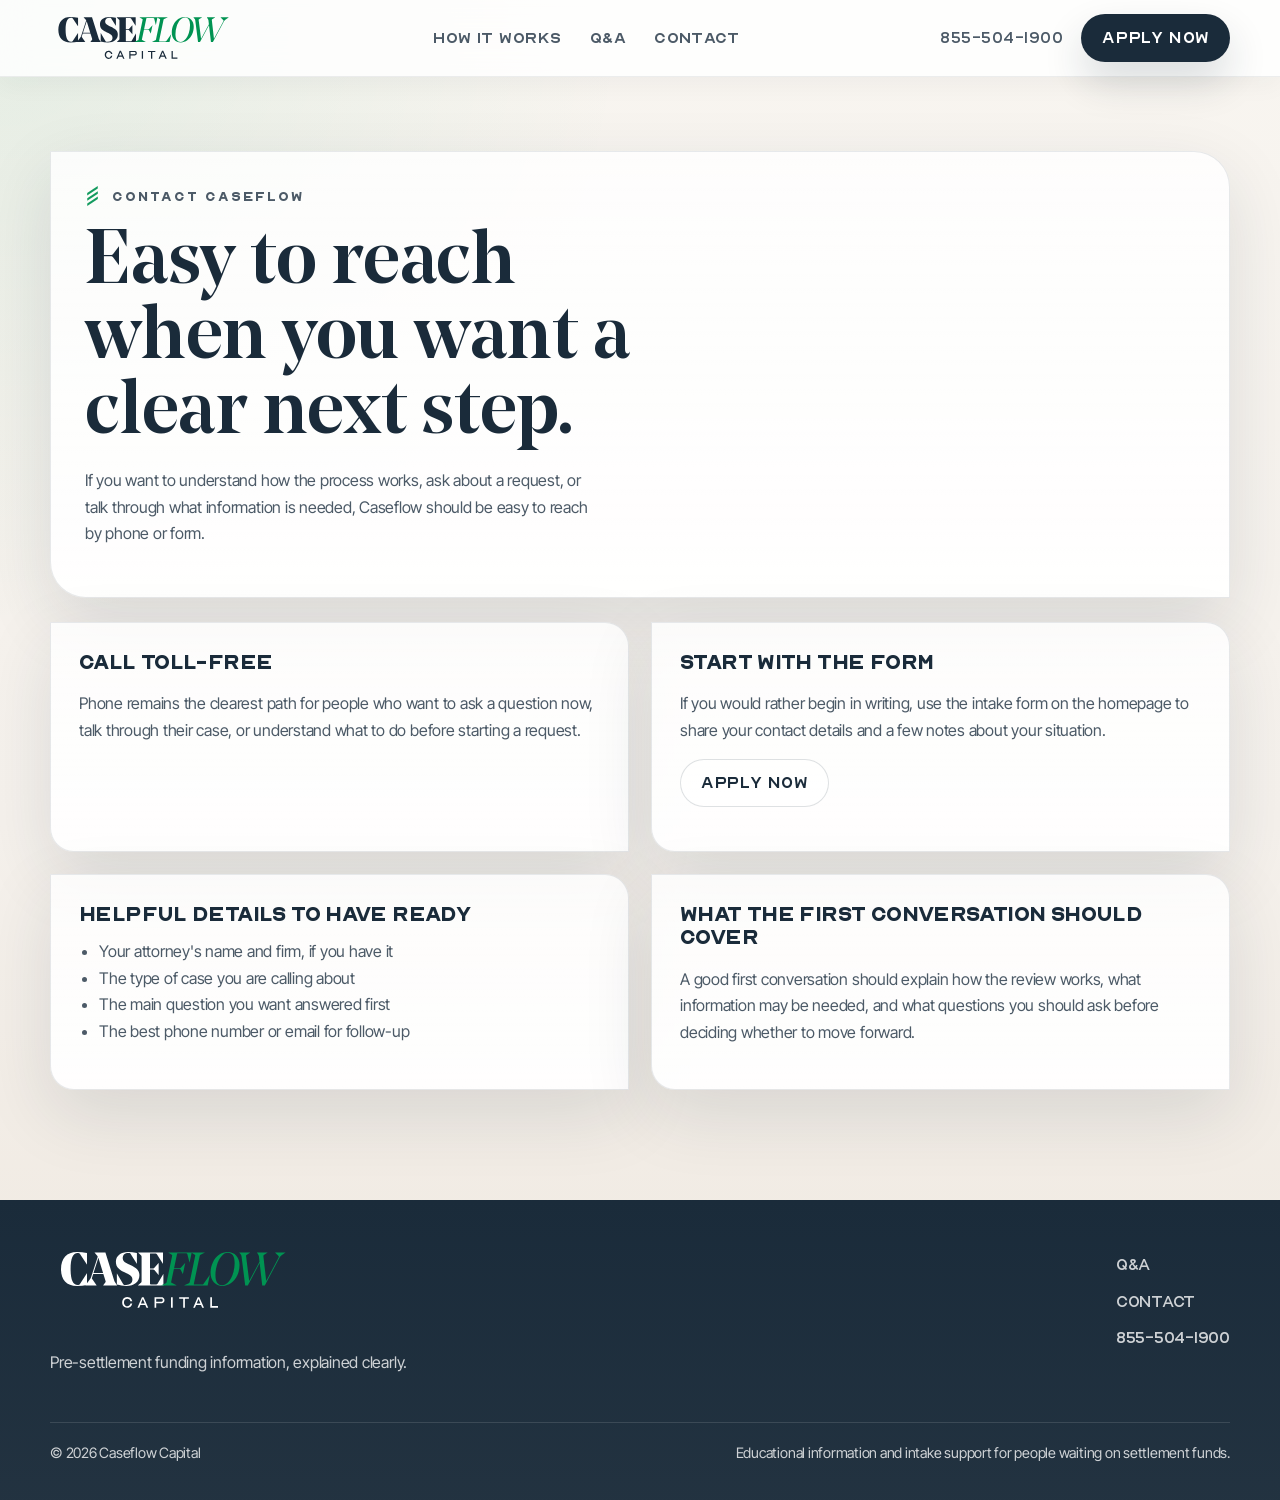
==== commit 2c6e410c: "Refine mobile layout and homepage Q&A" ====
--- a/pages/contact/index.html
+++ b/pages/contact/index.html
@@ -29,7 +29,7 @@
           </button>
           <nav class="site-nav" id="site-nav" aria-label="Primary">
             <a href="../../index.html#how-it-works">How it works</a>
-            <a href="../faq/index.html">Q&amp;A</a>
+            <a href="../../index.html#qa">Q&amp;A</a>
             <a href="index.html">Contact</a>
           </nav>
           <div class="header-actions">
@@ -57,7 +57,6 @@
                 Phone remains the clearest path for people who want to ask a question now, talk through their case, or
                 understand what to do before starting a request.
               </p>
-              <p><a class="button button-primary" href="tel:8555041900">Call 855-504-1900</a></p>
             </article>
             <article class="page-card" data-animate="fade-up">
               <h3>Start with the form</h3>
@@ -96,7 +95,7 @@
             <p>Pre-settlement funding information, explained clearly.</p>
           </div>
           <div class="footer-links">
-            <a href="../faq/index.html">Q&amp;A</a>
+            <a href="../../index.html#qa">Q&amp;A</a>
             <a href="index.html">Contact</a>
             <a href="tel:8555041900">855-504-1900</a>
           </div>
--- a/assets/css/style.css
+++ b/assets/css/style.css
@@ -1165,7 +1165,7 @@
 }
 
 .hero-panel {
-  padding: 28px;
+  padding: 32px 28px;
   border-radius: var(--cut-radius-lg);
   background: #fff;
   box-shadow: none;
@@ -1294,7 +1294,7 @@
   flex: 0 0 100%;
   display: grid;
   grid-template-rows: minmax(0, 1fr) auto;
-  gap: 14px;
+  gap: 16px;
 }
 
 .form-field-grid {
@@ -2398,6 +2398,46 @@
   color: rgba(255, 255, 255, 0.84);
 }
 
+.section-home-faq {
+  scroll-margin-top: 96px;
+}
+
+.home-faq-panel {
+  display: grid;
+  gap: clamp(24px, 4vw, 44px);
+  padding: clamp(28px, 5vw, 54px);
+}
+
+.home-faq-heading {
+  max-width: 760px;
+}
+
+.home-faq-heading h2 {
+  max-width: 13ch;
+  color: #fff;
+}
+
+.home-faq-heading p:not(.eyebrow) {
+  max-width: 58ch;
+  margin: 18px 0 0;
+  color: rgba(255, 255, 255, 0.76);
+}
+
+.home-faq-panel .faq-accordion {
+  margin-top: 0;
+}
+
+.faq-accordion-on-dark .faq-item {
+  border-color: rgba(255, 255, 255, 0.12);
+  background: rgba(255, 255, 255, 0.97);
+  box-shadow: 0 14px 34px rgba(0, 0, 0, 0.08);
+}
+
+.faq-accordion-on-dark .faq-item:not(.is-closing)[open] {
+  border-color: rgba(0, 147, 82, 0.32);
+  box-shadow: 0 20px 46px rgba(0, 0, 0, 0.14);
+}
+
 .split-panel-actions {
   grid-column: 1;
   grid-row: 5;
@@ -3028,10 +3068,13 @@
     padding: clamp(32px, 6svh, 56px) 0;
   }
 
+  .hero-grid {
+    justify-items: center;
+  }
+
   .hero-panel,
   .process-shell,
   .split-panel,
-  .step-card,
   .faq-card,
   .page-shell,
   .page-card,
@@ -3039,6 +3082,15 @@
     padding: 24px;
   }
 
+  main picture,
+  .story-collage,
+  .process-side,
+  .intake-collage,
+  .split-photo-chip,
+  .band-mark {
+    display: none;
+  }
+
   .faq-item summary {
     grid-template-columns: minmax(0, 1fr) 38px;
     min-height: 74px;
@@ -3069,14 +3121,58 @@
 
   .hero h1 {
     max-width: 100%;
+    font-size: clamp(3.2rem, 16.2vw, 4.8rem);
+    line-height: 0.86;
+    text-align: center;
   }
 
   .hero-headline-strong {
-    font-size: 0.84em;
+    font-size: 0.82em;
+    white-space: nowrap;
+  }
+
+  .hero-headline-italic {
+    font-size: 1.12em;
+  }
+
+  .section h2,
+  .split-panel h2,
+  .cta-card h2,
+  .page-shell h1,
+  .page-cta-panel h2 {
+    font-size: clamp(2.45rem, 11.6vw, 4.15rem);
+    line-height: 0.95;
+  }
+
+  .hero-panel h2 {
+    font-size: clamp(2.05rem, 9.5vw, 3.1rem);
+  }
+
+  .step-card h3,
+  .faq-card h3,
+  .page-card h3 {
+    font-size: clamp(1.28rem, 6vw, 1.72rem);
+  }
+
+  .story-copy h2 {
+    max-width: 10.5ch;
   }
 
   .hero-copy {
+    display: flex;
+    flex-direction: column;
+    align-items: center;
     max-width: 100%;
+    text-align: center;
+  }
+
+  .hero-copy > .eyebrow {
+    display: none;
+  }
+
+  .hero-lede {
+    max-width: 32ch;
+    margin-inline: auto;
   }
 
   .hero-actions,
@@ -3099,8 +3195,56 @@
     width: 100%;
   }
 
+  .story-actions,
+  .process-actions {
+    margin-top: 24px;
+  }
+
+  .step-card-inner {
+    padding: 16px;
+  }
+
+  .hero-actions {
+    justify-content: center;
+  }
+
+  .hero-actions .button {
+    width: auto;
+    min-width: min(240px, 72vw);
+    padding-inline: 34px;
+  }
+
+  .hero-actions .button-secondary {
+    display: none;
+  }
+
   .hero-mark {
     display: none;
+  }
+
+  .band-card {
+    grid-template-columns: 1fr;
+    gap: 0;
+    padding: 30px clamp(26px, 8vw, 34px);
+  }
+
+  .band-mark {
+    display: none;
+  }
+
+  .band-copy .eyebrow {
+    gap: 9px;
+    width: 100%;
+    max-width: 100%;
+    font-size: clamp(0.68rem, 3.2vw, 0.82rem);
+    letter-spacing: 0.16em;
+    white-space: nowrap;
+  }
+
+  .band-copy .eyebrow::before {
+    width: 12px;
+    height: 16px;
+    flex-basis: 12px;
   }
 
   .process-intro {
@@ -3136,7 +3280,33 @@
   }
 
   .hero-rotator-line {
-    flex-wrap: wrap;
+    order: -1;
+    display: inline-grid;
+    grid-template-columns: max-content minmax(var(--roller-word-width, 0px), max-content);
+    align-items: center;
+    column-gap: clamp(8px, 2.4vw, 12px);
+    font-size: clamp(0.78rem, 3.6vw, 1rem);
+    line-height: 1.15;
+    margin: 0 0 clamp(10px, calc(8vw - 18px), 22px);
+    white-space: nowrap;
+  }
+
+  .hero-rotator-line .word-rotator {
+    flex: 0 0 auto;
+    min-width: var(--roller-word-width, auto);
+    text-align: left;
+  }
+
+  .hero-copy h1 {
+    order: 0;
+  }
+
+  .hero-lede {
+    order: 1;
+  }
+
+  .hero-actions {
+    order: 2;
   }
 
   .story-grid {
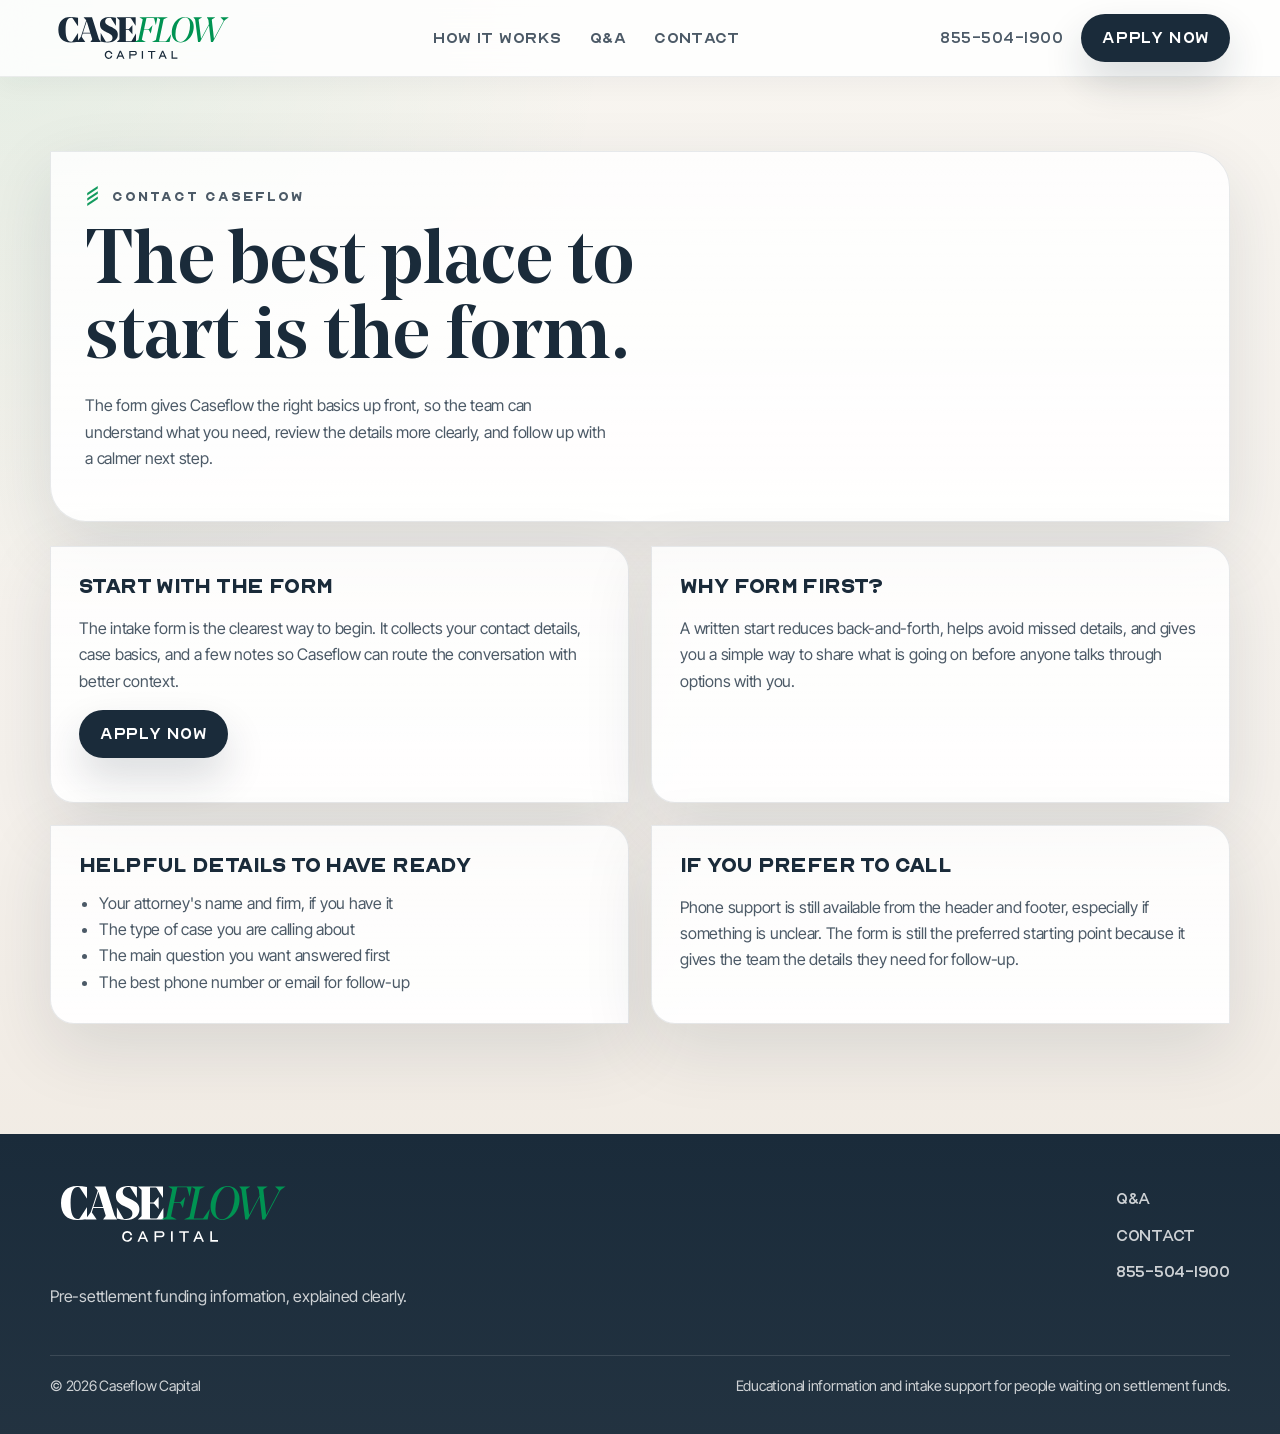
==== commit 0cfcd37c: "Refine mobile hero and contact page" ====
--- a/pages/contact/index.html
+++ b/pages/contact/index.html
@@ -7,7 +7,7 @@
     <link rel="icon" href="../../assets/img/brand/favicon.svg" type="image/svg+xml">
     <meta
       name="description"
-      content="Contact Caseflow to ask about pre-settlement funding, the review process, or the next step for your case."
+      content="Contact Caseflow through the intake form so the team can review the right details and follow up about your case."
     >
     <script>
       document.documentElement.classList.add("js");
@@ -43,28 +43,28 @@
         <div class="container">
           <section class="page-shell" data-animate="fade-up">
             <p class="eyebrow eyebrow-mark">Contact Caseflow</p>
-            <h1>Easy to reach when you want a clear next step.</h1>
+            <h1>The best place to start is the form.</h1>
             <p>
-              If you want to understand how the process works, ask about a request, or talk through what information is
-              needed, Caseflow should be easy to reach by phone or form.
+              The form gives Caseflow the right basics up front, so the team can understand what you need, review the
+              details more clearly, and follow up with a calmer next step.
             </p>
           </section>
 
           <section class="page-grid">
             <article class="page-card" data-animate="fade-up">
-              <h3>Call toll-free</h3>
+              <h3>Start with the form</h3>
               <p>
-                Phone remains the clearest path for people who want to ask a question now, talk through their case, or
-                understand what to do before starting a request.
+                The intake form is the clearest way to begin. It collects your contact details, case basics, and a few
+                notes so Caseflow can route the conversation with better context.
               </p>
+              <p><a class="button button-primary" href="../../index.html#intake">Apply Now</a></p>
             </article>
             <article class="page-card" data-animate="fade-up">
-              <h3>Start with the form</h3>
+              <h3>Why form first?</h3>
               <p>
-                If you would rather begin in writing, use the intake form on the homepage to share your contact details
-                and a few notes about your situation.
+                A written start reduces back-and-forth, helps avoid missed details, and gives you a simple way to share
+                what is going on before anyone talks through options with you.
               </p>
-              <p><a class="button button-secondary" href="../../index.html#intake">Apply Now</a></p>
             </article>
             <article class="page-card" data-animate="fade-up">
               <h3>Helpful details to have ready</h3>
@@ -76,10 +76,10 @@
               </ul>
             </article>
             <article class="page-card" data-animate="fade-up">
-              <h3>What the first conversation should cover</h3>
+              <h3>If you prefer to call</h3>
               <p>
-                A good first conversation should explain how the review works, what information may be needed, and what
-                questions you should ask before deciding whether to move forward.
+                Phone support is still available from the header and footer, especially if something is unclear. The
+                form is still the preferred starting point because it gives the team the details they need for follow-up.
               </p>
             </article>
           </section>
--- a/assets/css/style.css
+++ b/assets/css/style.css
@@ -191,7 +191,8 @@
   box-shadow: 0 8px 24px rgba(26, 43, 58, 0.04);
 }
 
-.is-safari .site-header {
+.is-safari .site-header,
+.is-mobile-firefox .site-header {
   -webkit-backdrop-filter: none;
   backdrop-filter: none;
   background: rgba(255, 255, 255, 0.94);
@@ -453,7 +454,8 @@
   animation: hero-dot-wave 18s ease-in-out infinite alternate;
 }
 
-.is-safari .hero-backdrop::after {
+.is-safari .hero-backdrop::after,
+.is-mobile-firefox .hero-backdrop::after {
   -webkit-mask-image: none;
   mask-image: none;
   animation: none;
@@ -3022,7 +3024,9 @@
   }
 
   .is-safari .site-nav.is-open,
-  .is-safari .header-actions.is-open {
+  .is-safari .header-actions.is-open,
+  .is-mobile-firefox .site-nav.is-open,
+  .is-mobile-firefox .header-actions.is-open {
     -webkit-backdrop-filter: none;
     backdrop-filter: none;
     background: rgba(255, 255, 255, 0.96);
@@ -3287,7 +3291,7 @@
     column-gap: clamp(8px, 2.4vw, 12px);
     font-size: clamp(0.78rem, 3.6vw, 1rem);
     line-height: 1.15;
-    margin: 0 0 clamp(10px, calc(8vw - 18px), 22px);
+    margin: 0 0 clamp(10px, calc(8vw - 18px), 22px) clamp(8px, 2.5vw, 14px);
     white-space: nowrap;
   }
 
